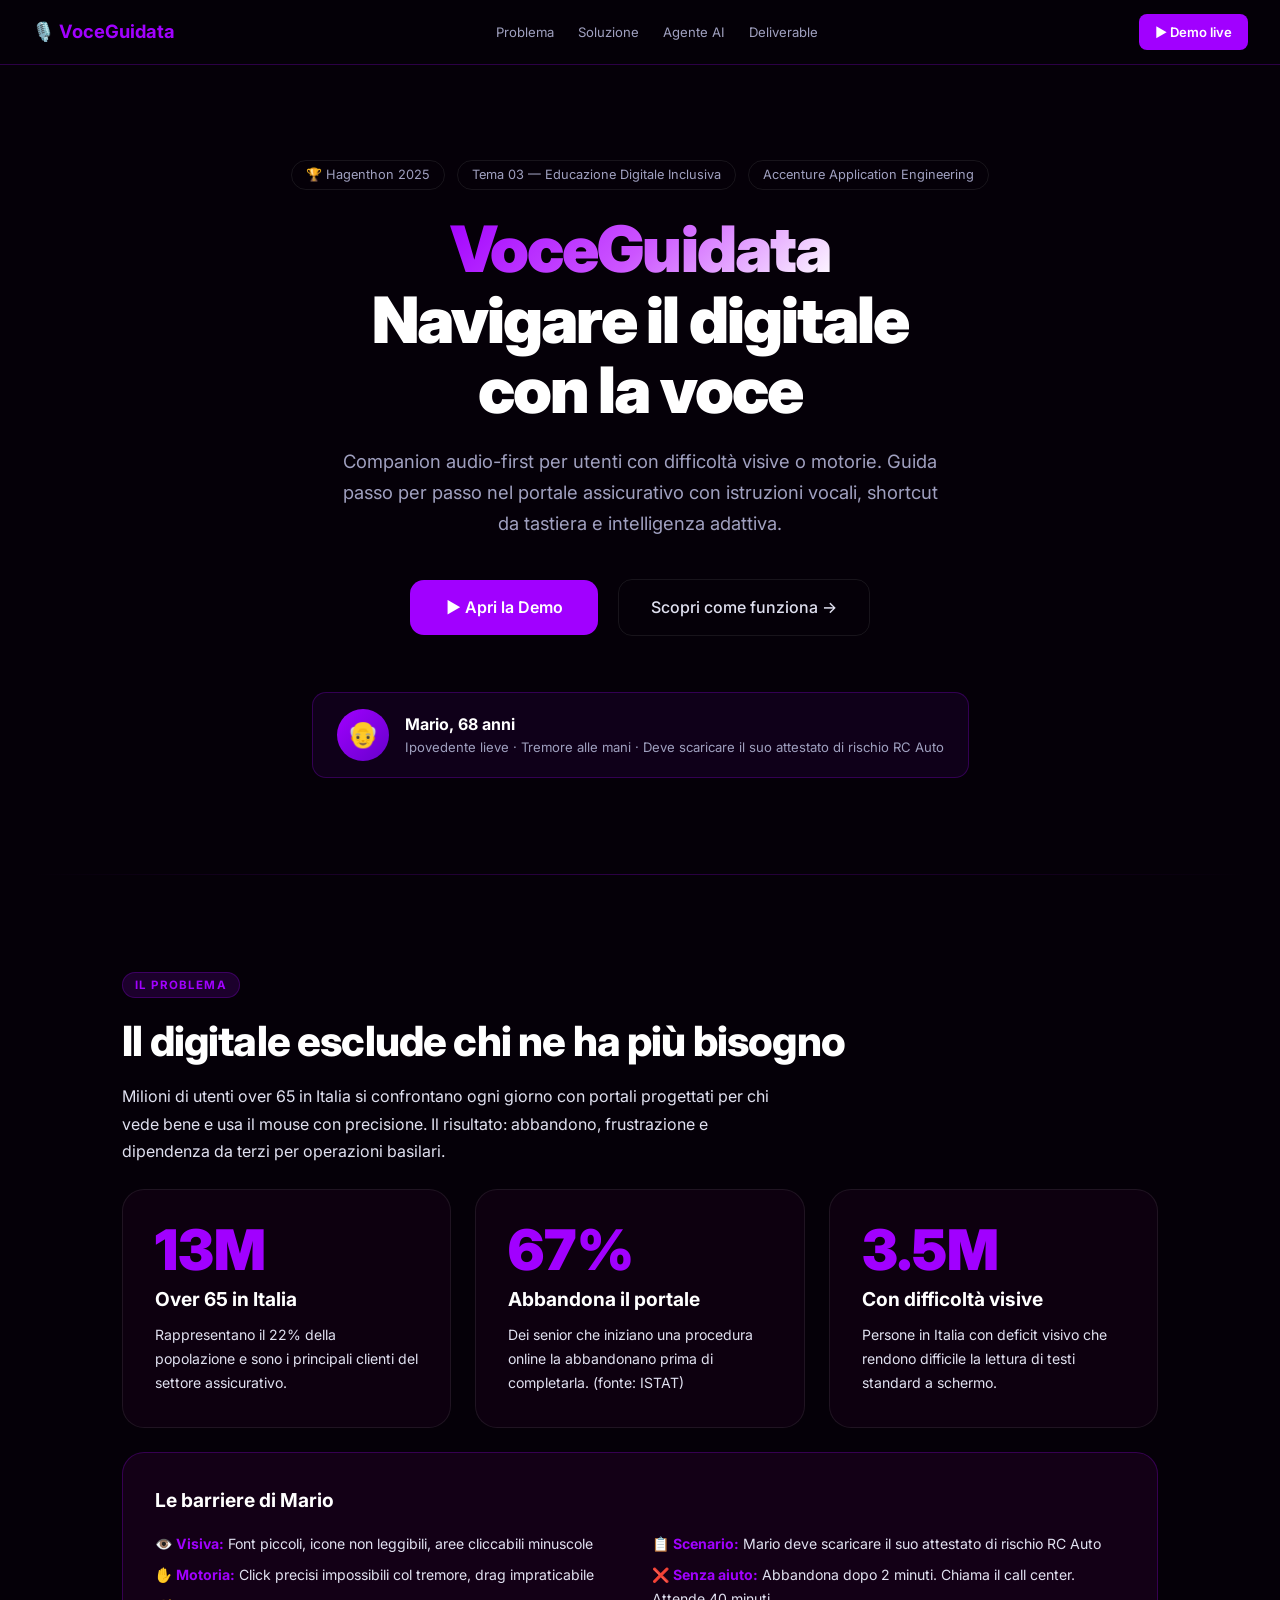
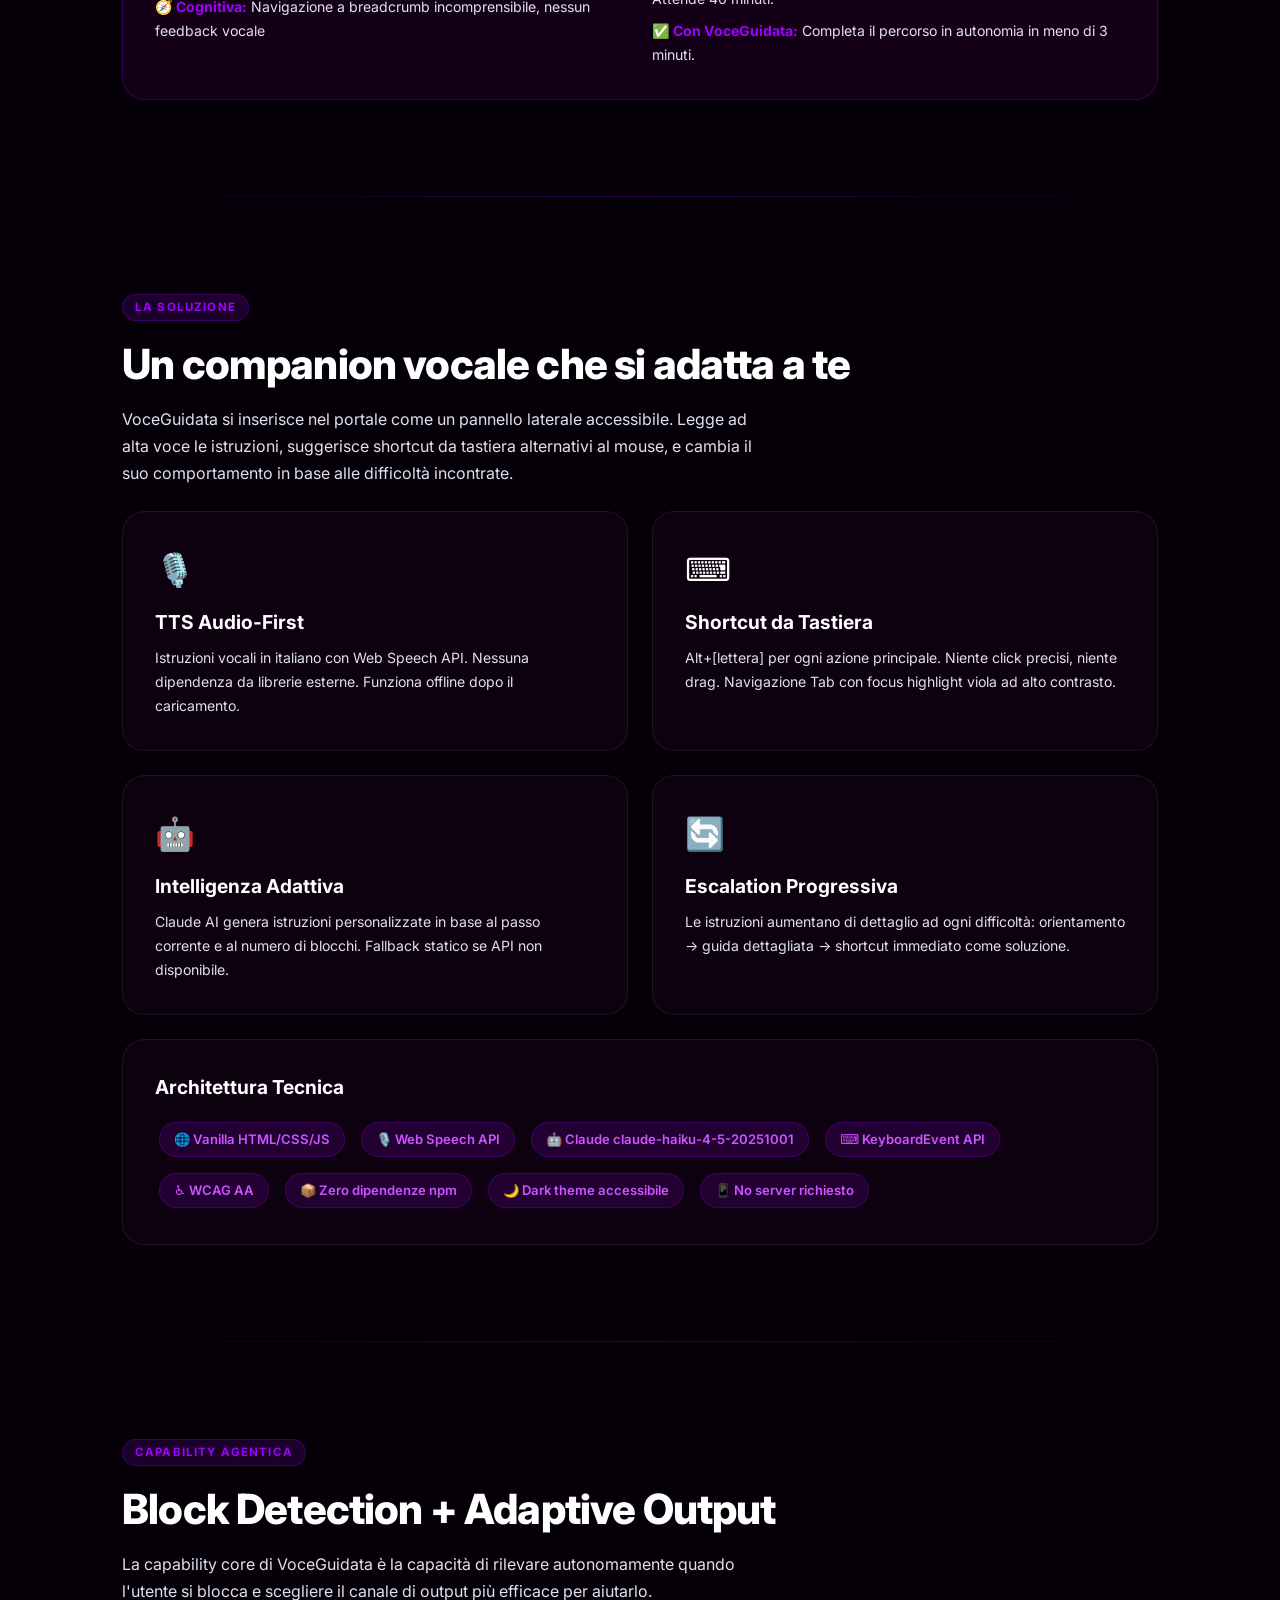
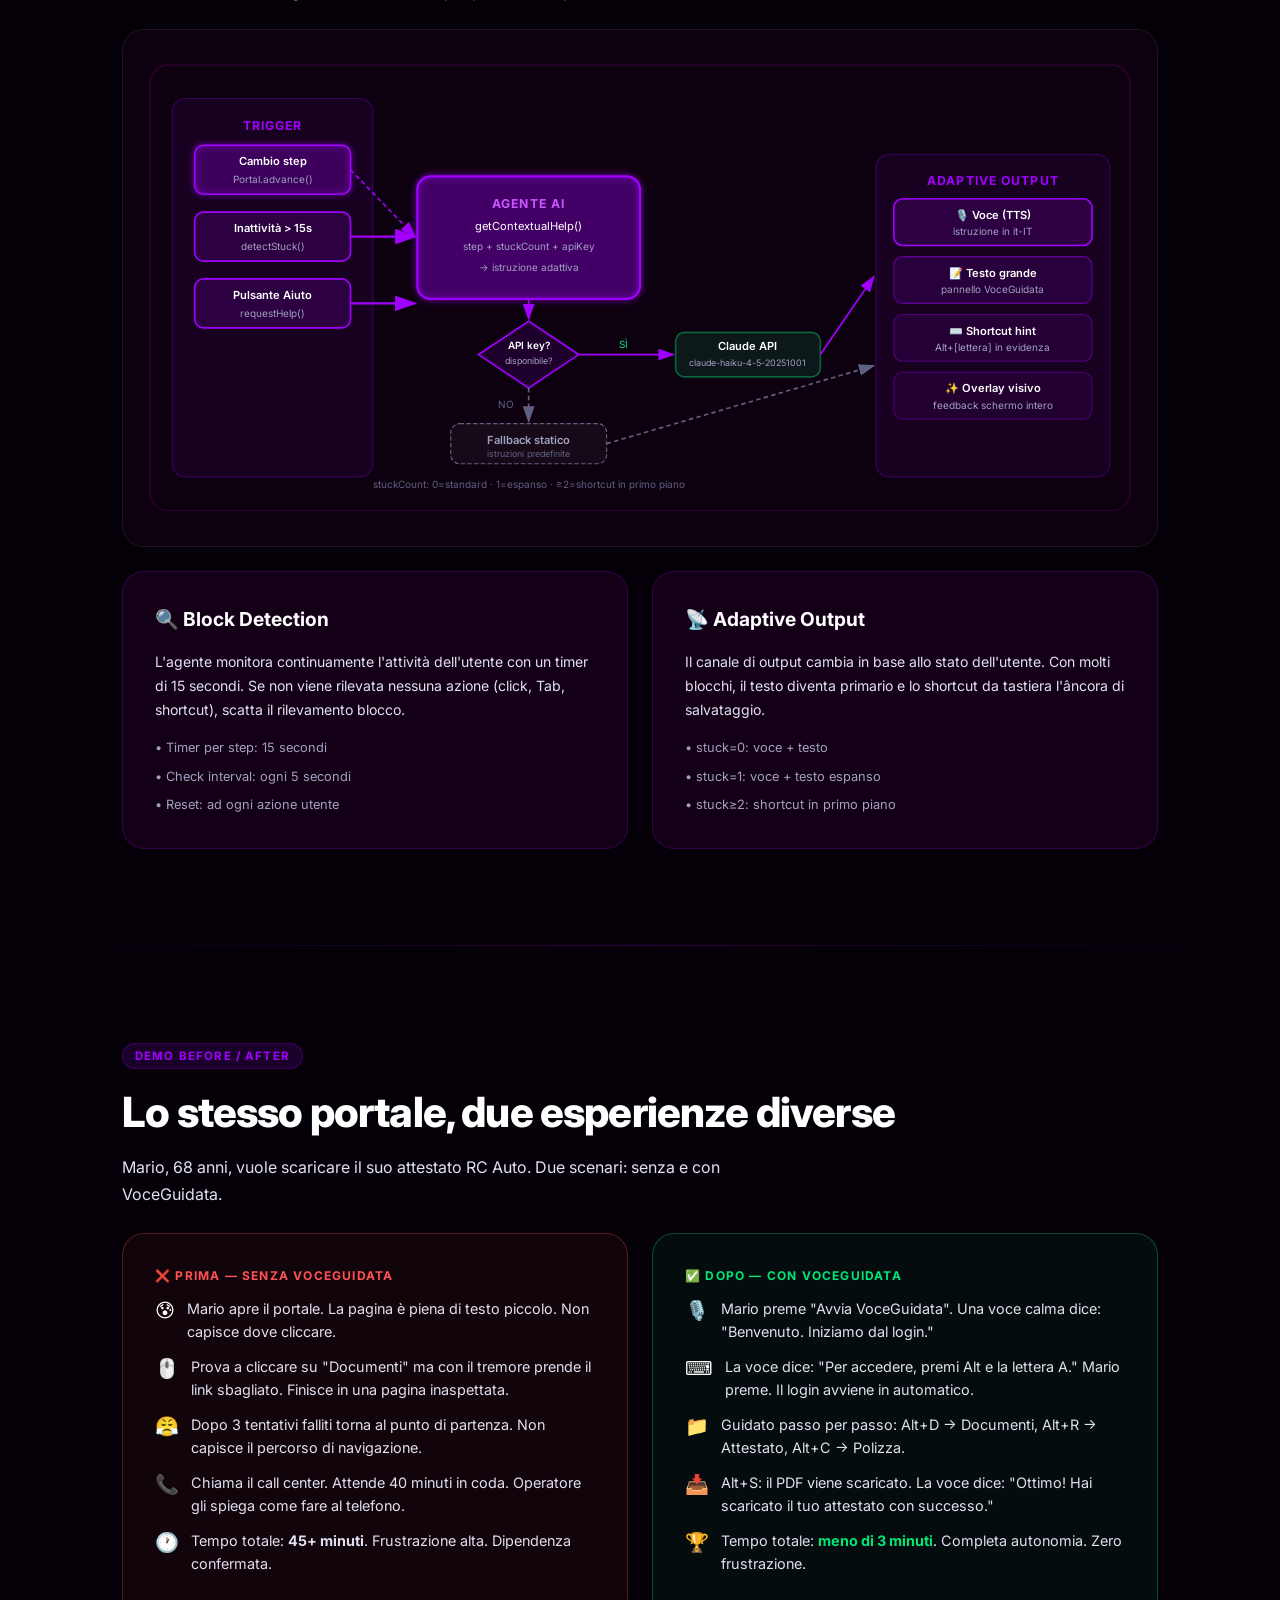
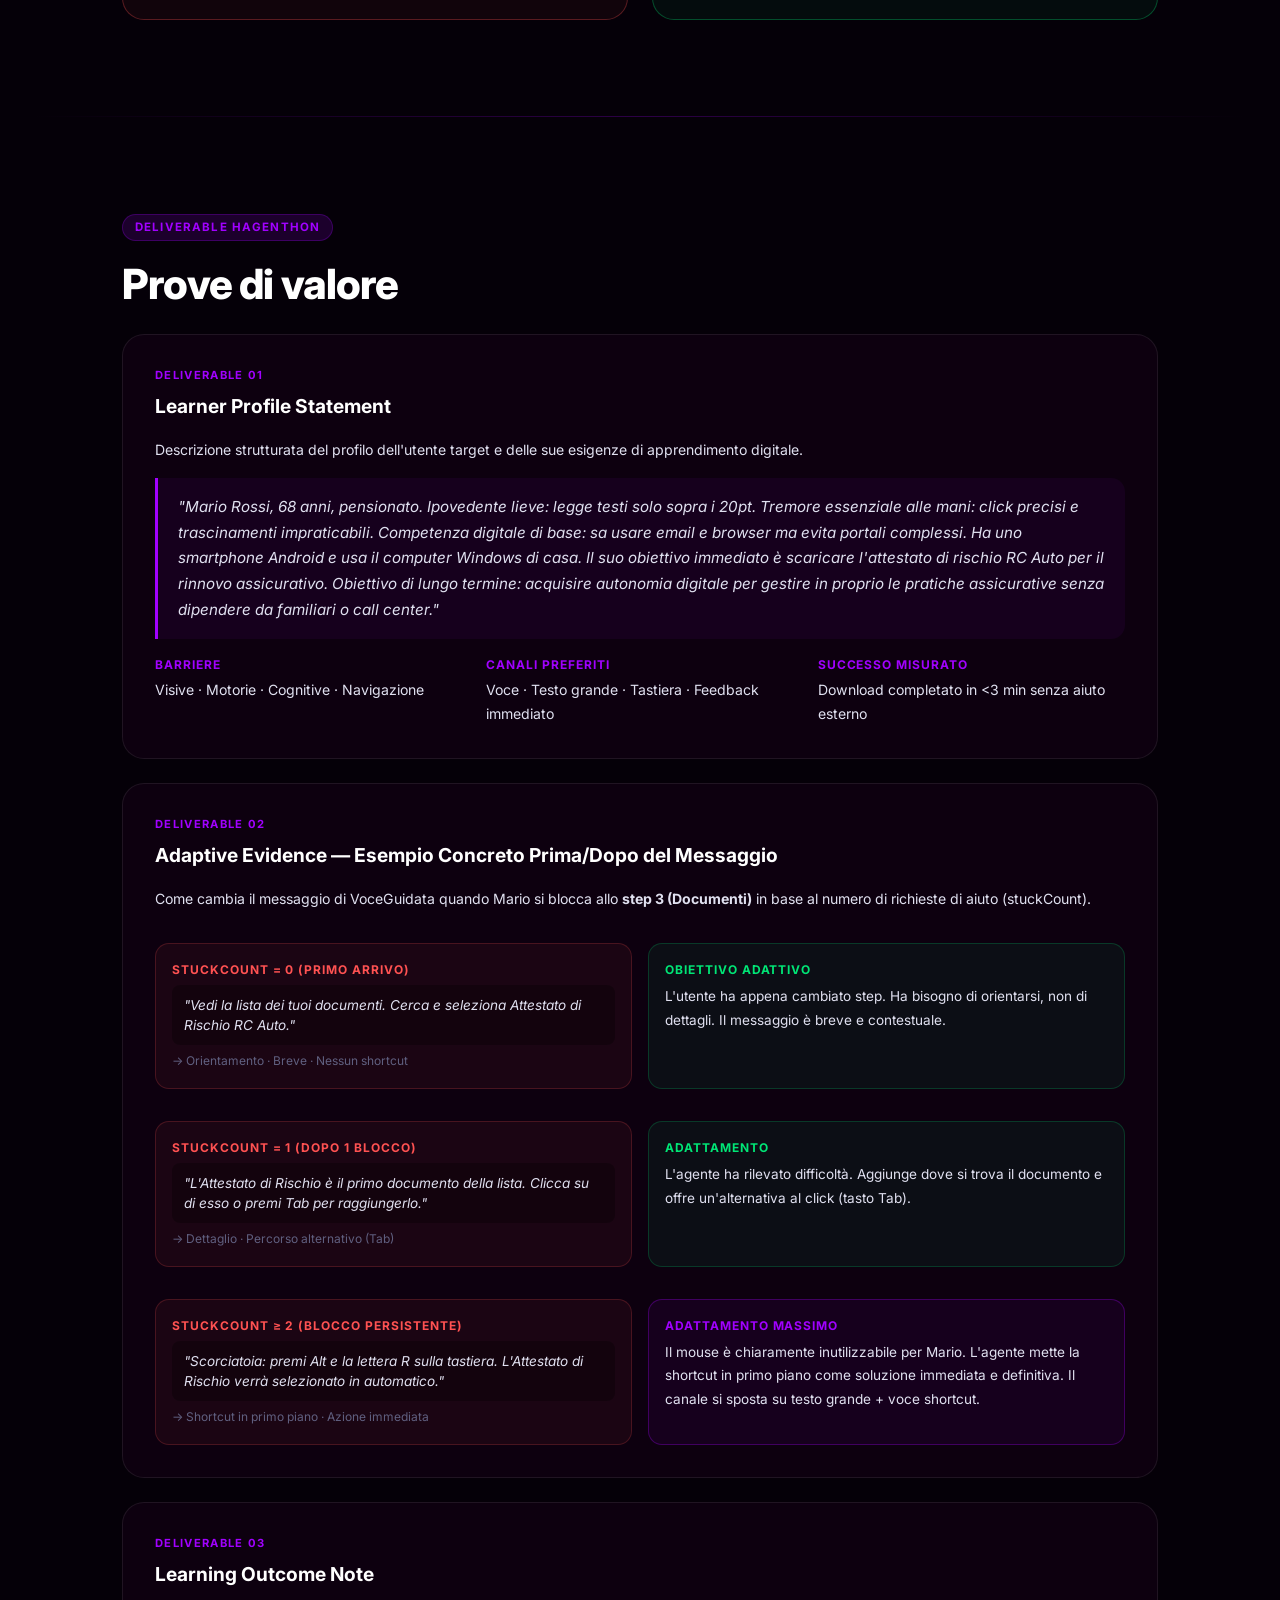
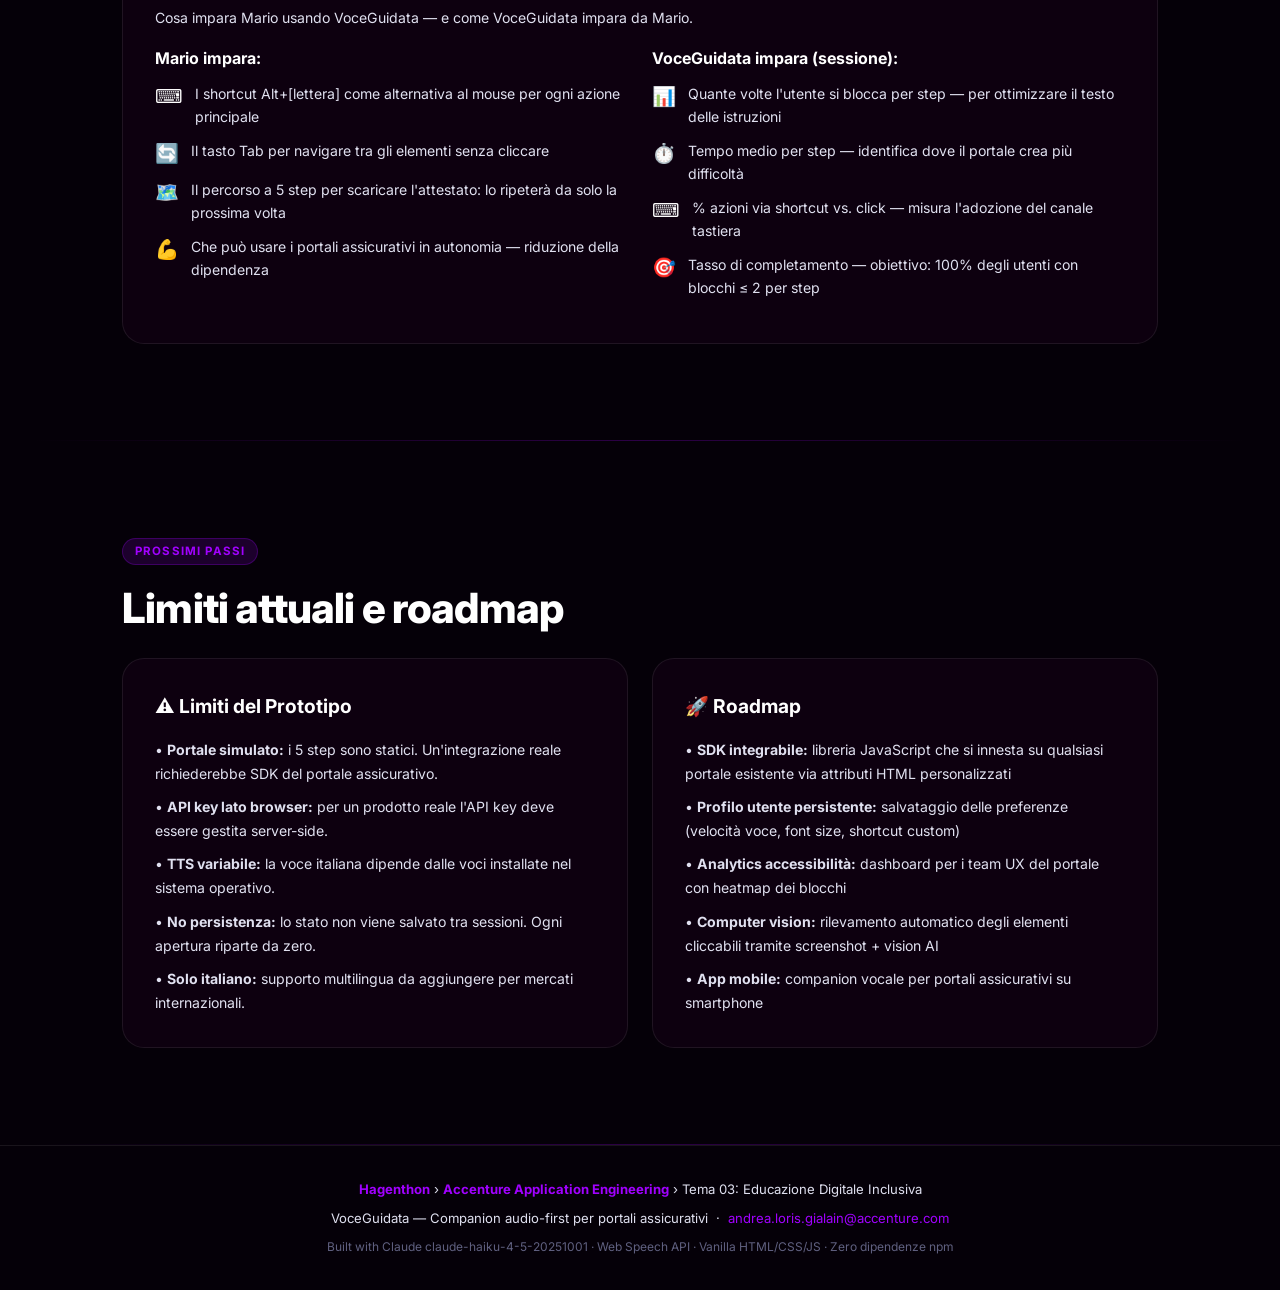
==== presentation/index.html @ e04bcc84 "Initial commit: VoceGuidata prototype Hagenthon — Tema 03: Educazione Digitale Inclusiva Accenture A" ====
<!DOCTYPE html>
<html lang="it">
<head>
  <meta charset="UTF-8">
  <meta name="viewport" content="width=device-width, initial-scale=1.0">
  <title>VoceGuidata — Hagenthon | Accenture Application Engineering</title>
  <meta name="description" content="VoceGuidata: companion audio-first per portali assicurativi. Hagenthon – Accenture Application Engineering – Tema 03.">

  <link rel="preconnect" href="https://fonts.googleapis.com">
  <link rel="preconnect" href="https://fonts.gstatic.com" crossorigin>
  <link href="https://fonts.googleapis.com/css2?family=Inter:wght@300;400;500;600;700;800;900&display=swap" rel="stylesheet">

  <style>
    /* ── CSS Variables ── */
    :root {
      --accent:       #A100FF;
      --accent-light: #CC55FF;
      --accent-dim:   rgba(161, 0, 255, 0.15);
      --accent-glow:  0 0 30px rgba(161, 0, 255, 0.4);
      --bg:           #050008;
      --bg-card:      #0d000f;
      --bg-card2:     #130016;
      --white:        #ffffff;
      --gray-1:       #e0e0f0;
      --gray-2:       #a0a0c0;
      --gray-3:       #606080;
      --success:      #00e676;
      --warn:         #ffab40;
      --border:       rgba(161, 0, 255, 0.25);
      --border-subtle:rgba(255, 255, 255, 0.08);
      --radius:       14px;
      --radius-lg:    22px;
      --font:         'Inter', system-ui, sans-serif;
    }

    /* ── Reset ── */
    *, *::before, *::after { box-sizing: border-box; margin: 0; padding: 0; }

    html { scroll-behavior: smooth; }

    body {
      font-family: var(--font);
      background: var(--bg);
      color: var(--white);
      font-size: 16px;
      line-height: 1.6;
      -webkit-font-smoothing: antialiased;
      overflow-x: hidden;
    }

    /* ── Fade-in animazione sezioni ── */
    @keyframes fadeInUp {
      from { opacity: 0; transform: translateY(28px); }
      to   { opacity: 1; transform: translateY(0); }
    }

    .fade-in {
      opacity: 0;
      animation: fadeInUp 0.7s ease forwards;
    }

    .delay-1 { animation-delay: 0.1s; }
    .delay-2 { animation-delay: 0.2s; }
    .delay-3 { animation-delay: 0.35s; }
    .delay-4 { animation-delay: 0.5s; }

    /* ── Navbar ── */
    nav {
      position: fixed;
      top: 0; left: 0; right: 0;
      z-index: 1000;
      display: flex;
      align-items: center;
      justify-content: space-between;
      padding: 0.9rem 2rem;
      background: rgba(5, 0, 8, 0.85);
      backdrop-filter: blur(12px);
      border-bottom: 1px solid var(--border);
    }

    .nav-brand {
      display: flex;
      align-items: center;
      gap: 0.6rem;
      font-size: 1.15rem;
      font-weight: 700;
      color: var(--accent);
      text-decoration: none;
    }

    .nav-links {
      display: flex;
      gap: 1.5rem;
      list-style: none;
    }

    .nav-links a {
      font-size: 0.82rem;
      color: var(--gray-2);
      text-decoration: none;
      transition: color 0.2s;
    }

    .nav-links a:hover { color: var(--white); }

    .nav-btn {
      padding: 0.45rem 1rem;
      background: var(--accent);
      color: white;
      border: none;
      border-radius: 8px;
      font-family: var(--font);
      font-size: 0.82rem;
      font-weight: 600;
      cursor: pointer;
      text-decoration: none;
      transition: background 0.2s;
    }

    .nav-btn:hover { background: var(--accent-light); }

    /* ── Sections ── */
    section {
      padding: 6rem 2rem;
      max-width: 1100px;
      margin: 0 auto;
    }

    section.full-width {
      max-width: 100%;
      padding-left: 0;
      padding-right: 0;
    }

    /* ── Labels ── */
    .label {
      display: inline-block;
      font-size: 0.72rem;
      font-weight: 700;
      letter-spacing: 0.1em;
      text-transform: uppercase;
      color: var(--accent);
      background: var(--accent-dim);
      border: 1px solid var(--border);
      padding: 3px 12px;
      border-radius: 999px;
      margin-bottom: 1.2rem;
    }

    /* ── Typography ── */
    h1 { font-size: clamp(2.2rem, 5vw, 4rem); font-weight: 900; line-height: 1.1; letter-spacing: -0.03em; }
    h2 { font-size: clamp(1.6rem, 3.5vw, 2.6rem); font-weight: 800; line-height: 1.2; letter-spacing: -0.02em; }
    h3 { font-size: 1.2rem; font-weight: 700; }
    p  { color: var(--gray-1); line-height: 1.7; }

    .gradient-text {
      background: linear-gradient(135deg, var(--accent), var(--accent-light), #ffffff);
      -webkit-background-clip: text;
      -webkit-text-fill-color: transparent;
      background-clip: text;
    }

    /* ── Cards ── */
    .card {
      background: var(--bg-card);
      border: 1px solid var(--border-subtle);
      border-radius: var(--radius-lg);
      padding: 2rem;
      transition: border-color 0.3s, box-shadow 0.3s;
    }

    .card:hover {
      border-color: var(--border);
      box-shadow: var(--accent-glow);
    }

    .card-accent {
      background: var(--bg-card2);
      border-color: var(--border);
    }

    /* ── Grid layouts ── */
    .grid-2 { display: grid; grid-template-columns: 1fr 1fr; gap: 1.5rem; }
    .grid-3 { display: grid; grid-template-columns: repeat(3, 1fr); gap: 1.5rem; }
    .grid-4 { display: grid; grid-template-columns: repeat(4, 1fr); gap: 1.25rem; }

    @media (max-width: 768px) {
      .grid-2, .grid-3, .grid-4 { grid-template-columns: 1fr; }
    }

    /* ── Hero ── */
    #hero {
      padding-top: 10rem;
      padding-bottom: 6rem;
      text-align: center;
    }

    .hero-eyebrow {
      display: flex;
      align-items: center;
      justify-content: center;
      gap: 0.75rem;
      margin-bottom: 1.5rem;
      flex-wrap: wrap;
    }

    .hero-badge {
      display: inline-flex;
      align-items: center;
      gap: 6px;
      font-size: 0.8rem;
      color: var(--gray-2);
      border: 1px solid var(--border-subtle);
      padding: 4px 14px;
      border-radius: 999px;
    }

    .hero-title { margin-bottom: 1.25rem; }

    .hero-sub {
      font-size: 1.15rem;
      color: var(--gray-2);
      max-width: 620px;
      margin: 0 auto 2.5rem;
    }

    .hero-cta {
      display: inline-flex;
      align-items: center;
      gap: 0.5rem;
      padding: 0.9rem 2.2rem;
      background: var(--accent);
      color: white;
      border-radius: var(--radius);
      font-size: 1rem;
      font-weight: 600;
      text-decoration: none;
      transition: background 0.2s, transform 0.2s, box-shadow 0.2s;
    }

    .hero-cta:hover {
      background: var(--accent-light);
      transform: translateY(-2px);
      box-shadow: var(--accent-glow);
    }

    .hero-secondary {
      display: inline-flex;
      align-items: center;
      gap: 0.5rem;
      padding: 0.9rem 2rem;
      background: transparent;
      color: var(--gray-1);
      border: 1px solid var(--border-subtle);
      border-radius: var(--radius);
      font-size: 1rem;
      font-weight: 500;
      text-decoration: none;
      margin-left: 1rem;
      transition: border-color 0.2s;
    }

    .hero-secondary:hover { border-color: var(--border); }

    .hero-persona {
      margin-top: 3.5rem;
      display: inline-flex;
      align-items: center;
      gap: 1rem;
      background: rgba(161,0,255,0.07);
      border: 1px solid var(--border);
      border-radius: var(--radius);
      padding: 1rem 1.5rem;
      text-align: left;
    }

    .persona-avatar {
      width: 52px;
      height: 52px;
      background: linear-gradient(135deg, var(--accent), #6600cc);
      border-radius: 50%;
      display: flex;
      align-items: center;
      justify-content: center;
      font-size: 1.6rem;
      flex-shrink: 0;
    }

    .persona-name { font-weight: 700; font-size: 1rem; }
    .persona-desc { font-size: 0.82rem; color: var(--gray-2); }

    /* ── Divider ── */
    .section-divider {
      height: 1px;
      background: linear-gradient(90deg, transparent, var(--border), transparent);
      margin: 0 2rem;
    }

    /* ── Numero highlight ── */
    .big-num {
      font-size: 3.5rem;
      font-weight: 900;
      color: var(--accent);
      line-height: 1;
      margin-bottom: 0.4rem;
    }

    /* ── Before/After ── */
    .ba-grid {
      display: grid;
      grid-template-columns: 1fr 1fr;
      gap: 1.5rem;
    }

    .ba-before {
      border-color: rgba(255, 82, 82, 0.3);
      background: rgba(255, 82, 82, 0.05);
    }

    .ba-after {
      border-color: rgba(0, 230, 118, 0.3);
      background: rgba(0, 230, 118, 0.05);
    }

    .ba-label {
      font-size: 0.75rem;
      font-weight: 700;
      text-transform: uppercase;
      letter-spacing: 0.1em;
      margin-bottom: 0.75rem;
    }

    .ba-before .ba-label { color: #ff5252; }
    .ba-after  .ba-label { color: var(--success); }

    .ba-step {
      display: flex;
      align-items: flex-start;
      gap: 0.75rem;
      margin-bottom: 0.75rem;
    }

    .ba-icon {
      font-size: 1.2rem;
      line-height: 1.4;
      flex-shrink: 0;
    }

    .ba-text { font-size: 0.9rem; color: var(--gray-1); }

    @media (max-width: 640px) {
      .ba-grid { grid-template-columns: 1fr; }
    }

    /* ── Deliverables ── */
    .deliverable-num {
      font-size: 0.7rem;
      font-weight: 700;
      text-transform: uppercase;
      letter-spacing: 0.12em;
      color: var(--accent);
      margin-bottom: 0.4rem;
    }

    .quote-box {
      background: rgba(161,0,255,0.06);
      border-left: 3px solid var(--accent);
      border-radius: 0 var(--radius) var(--radius) 0;
      padding: 1rem 1.25rem;
      margin: 1rem 0;
    }

    .quote-box p { font-size: 0.95rem; font-style: italic; color: var(--gray-1); }

    .evidence-grid {
      display: grid;
      grid-template-columns: 1fr 1fr;
      gap: 1rem;
      margin-top: 1rem;
    }

    .evidence-before, .evidence-after {
      padding: 1rem;
      border-radius: var(--radius);
      font-size: 0.88rem;
    }

    .evidence-before {
      background: rgba(255, 82, 82, 0.06);
      border: 1px solid rgba(255, 82, 82, 0.2);
    }

    .evidence-after {
      background: rgba(0, 230, 118, 0.06);
      border: 1px solid rgba(0, 230, 118, 0.2);
    }

    .ev-label {
      font-weight: 700;
      font-size: 0.75rem;
      text-transform: uppercase;
      letter-spacing: 0.08em;
      margin-bottom: 0.4rem;
    }

    .evidence-before .ev-label { color: #ff5252; }
    .evidence-after  .ev-label { color: var(--success); }

    .ev-msg {
      background: rgba(0,0,0,0.3);
      border-radius: 8px;
      padding: 0.6rem 0.75rem;
      color: var(--gray-1);
      font-size: 0.85rem;
      line-height: 1.5;
      font-style: italic;
    }

    @media (max-width: 640px) {
      .evidence-grid { grid-template-columns: 1fr; }
    }

    /* ── Skill chips ── */
    .skill-chip {
      display: inline-flex;
      align-items: center;
      gap: 6px;
      padding: 6px 14px;
      background: var(--accent-dim);
      border: 1px solid var(--border);
      border-radius: 999px;
      font-size: 0.82rem;
      font-weight: 600;
      color: var(--accent-light);
      margin: 4px;
    }

    /* ── Footer ── */
    footer {
      border-top: 1px solid var(--border-subtle);
      padding: 2rem;
      text-align: center;
      color: var(--gray-3);
      font-size: 0.82rem;
    }

    footer strong { color: var(--accent); }

    /* ── Utilities ── */
    .mt-1 { margin-top: 0.5rem; }
    .mt-2 { margin-top: 1rem; }
    .mt-3 { margin-top: 1.5rem; }
    .mb-1 { margin-bottom: 0.5rem; }
    .mb-2 { margin-bottom: 1rem; }
    .text-accent { color: var(--accent); }
    .text-success { color: var(--success); }
    .text-muted { color: var(--gray-3); }
    .text-sm { font-size: 0.88rem; }
  </style>
</head>
<body>

  <!-- ════════════════════════════════════════════
       NAVBAR
  ════════════════════════════════════════════ -->
  <nav>
    <a href="#hero" class="nav-brand">🎙️ VoceGuidata</a>
    <ul class="nav-links">
      <li><a href="#problema">Problema</a></li>
      <li><a href="#soluzione">Soluzione</a></li>
      <li><a href="#agentica">Agente AI</a></li>
      <li><a href="#deliverables">Deliverable</a></li>
    </ul>
    <a href="../app/index.html" class="nav-btn" target="_blank">▶ Demo live</a>
  </nav>

  <!-- ════════════════════════════════════════════
       1. HERO
  ════════════════════════════════════════════ -->
  <section id="hero" class="full-width" style="max-width:1100px;margin:0 auto;text-align:center;">
    <div class="fade-in">
      <div class="hero-eyebrow">
        <span class="hero-badge">🏆 Hagenthon 2025</span>
        <span class="hero-badge">Tema 03 — Educazione Digitale Inclusiva</span>
        <span class="hero-badge">Accenture Application Engineering</span>
      </div>

      <h1 class="hero-title">
        <span class="gradient-text">VoceGuidata</span><br>
        Navigare il digitale<br>con la voce
      </h1>

      <p class="hero-sub">
        Companion audio-first per utenti con difficoltà visive o motorie.
        Guida passo per passo nel portale assicurativo con istruzioni vocali,
        shortcut da tastiera e intelligenza adattiva.
      </p>

      <div>
        <a href="../app/index.html" class="hero-cta" target="_blank">▶ Apri la Demo</a>
        <a href="#soluzione" class="hero-secondary">Scopri come funziona →</a>
      </div>

      <div class="fade-in delay-2" style="display:flex;justify-content:center;">
        <div class="hero-persona">
          <div class="persona-avatar">👴</div>
          <div>
            <div class="persona-name">Mario, 68 anni</div>
            <div class="persona-desc">Ipovedente lieve · Tremore alle mani · Deve scaricare il suo attestato di rischio RC Auto</div>
          </div>
        </div>
      </div>
    </div>
  </section>

  <div class="section-divider"></div>

  <!-- ════════════════════════════════════════════
       2. IL PROBLEMA
  ════════════════════════════════════════════ -->
  <section id="problema">
    <div class="label">Il Problema</div>
    <h2>Il digitale esclude chi ne ha più bisogno</h2>
    <p class="mt-2" style="max-width:650px;">
      Milioni di utenti over 65 in Italia si confrontano ogni giorno con portali progettati
      per chi vede bene e usa il mouse con precisione. Il risultato: abbandono, frustrazione
      e dipendenza da terzi per operazioni basilari.
    </p>

    <div class="grid-3 mt-3">
      <div class="card fade-in delay-1">
        <div class="big-num">13M</div>
        <h3 class="mb-1">Over 65 in Italia</h3>
        <p class="text-sm">Rappresentano il 22% della popolazione e sono i principali clienti del settore assicurativo.</p>
      </div>
      <div class="card fade-in delay-2">
        <div class="big-num">67%</div>
        <h3 class="mb-1">Abbandona il portale</h3>
        <p class="text-sm">Dei senior che iniziano una procedura online la abbandonano prima di completarla. (fonte: ISTAT)</p>
      </div>
      <div class="card fade-in delay-3">
        <div class="big-num">3.5M</div>
        <h3 class="mb-1">Con difficoltà visive</h3>
        <p class="text-sm">Persone in Italia con deficit visivo che rendono difficile la lettura di testi standard a schermo.</p>
      </div>
    </div>

    <div class="card card-accent mt-3 fade-in delay-2">
      <h3 class="mb-2">Le barriere di Mario</h3>
      <div class="grid-2">
        <div>
          <p class="text-sm mb-1"><strong class="text-accent">👁️ Visiva:</strong> Font piccoli, icone non leggibili, aree cliccabili minuscole</p>
          <p class="text-sm mb-1"><strong class="text-accent">✋ Motoria:</strong> Click precisi impossibili col tremore, drag impraticabile</p>
          <p class="text-sm"><strong class="text-accent">🧭 Cognitiva:</strong> Navigazione a breadcrumb incomprensibile, nessun feedback vocale</p>
        </div>
        <div>
          <p class="text-sm mb-1"><strong class="text-accent">📋 Scenario:</strong> Mario deve scaricare il suo attestato di rischio RC Auto</p>
          <p class="text-sm mb-1"><strong class="text-accent">❌ Senza aiuto:</strong> Abbandona dopo 2 minuti. Chiama il call center. Attende 40 minuti.</p>
          <p class="text-sm"><strong class="text-accent">✅ Con VoceGuidata:</strong> Completa il percorso in autonomia in meno di 3 minuti.</p>
        </div>
      </div>
    </div>
  </section>

  <div class="section-divider"></div>

  <!-- ════════════════════════════════════════════
       3. LA SOLUZIONE
  ════════════════════════════════════════════ -->
  <section id="soluzione">
    <div class="label">La Soluzione</div>
    <h2>Un companion vocale che si adatta a te</h2>
    <p class="mt-2" style="max-width:650px;">
      VoceGuidata si inserisce nel portale come un pannello laterale accessibile.
      Legge ad alta voce le istruzioni, suggerisce shortcut da tastiera alternativi al mouse,
      e cambia il suo comportamento in base alle difficoltà incontrate.
    </p>

    <div class="grid-2 mt-3">
      <div class="card fade-in delay-1">
        <div style="font-size:2rem;margin-bottom:0.75rem;">🎙️</div>
        <h3 class="mb-1">TTS Audio-First</h3>
        <p class="text-sm">Istruzioni vocali in italiano con Web Speech API. Nessuna dipendenza da librerie esterne. Funziona offline dopo il caricamento.</p>
      </div>
      <div class="card fade-in delay-2">
        <div style="font-size:2rem;margin-bottom:0.75rem;">⌨️</div>
        <h3 class="mb-1">Shortcut da Tastiera</h3>
        <p class="text-sm">Alt+[lettera] per ogni azione principale. Niente click precisi, niente drag. Navigazione Tab con focus highlight viola ad alto contrasto.</p>
      </div>
      <div class="card fade-in delay-3">
        <div style="font-size:2rem;margin-bottom:0.75rem;">🤖</div>
        <h3 class="mb-1">Intelligenza Adattiva</h3>
        <p class="text-sm">Claude AI genera istruzioni personalizzate in base al passo corrente e al numero di blocchi. Fallback statico se API non disponibile.</p>
      </div>
      <div class="card fade-in delay-4">
        <div style="font-size:2rem;margin-bottom:0.75rem;">🔄</div>
        <h3 class="mb-1">Escalation Progressiva</h3>
        <p class="text-sm">Le istruzioni aumentano di dettaglio ad ogni difficoltà: orientamento → guida dettagliata → shortcut immediato come soluzione.</p>
      </div>
    </div>

    <div class="card mt-3 fade-in delay-2">
      <h3 class="mb-2">Architettura Tecnica</h3>
      <div style="display:flex;flex-wrap:wrap;gap:0.5rem;">
        <span class="skill-chip">🌐 Vanilla HTML/CSS/JS</span>
        <span class="skill-chip">🎙️ Web Speech API</span>
        <span class="skill-chip">🤖 Claude claude-haiku-4-5-20251001</span>
        <span class="skill-chip">⌨️ KeyboardEvent API</span>
        <span class="skill-chip">♿ WCAG AA</span>
        <span class="skill-chip">📦 Zero dipendenze npm</span>
        <span class="skill-chip">🌙 Dark theme accessibile</span>
        <span class="skill-chip">📱 No server richiesto</span>
      </div>
    </div>
  </section>

  <div class="section-divider"></div>

  <!-- ════════════════════════════════════════════
       4. CAPABILITY AGENTICA — con SVG diagram
  ════════════════════════════════════════════ -->
  <section id="agentica">
    <div class="label">Capability Agentica</div>
    <h2>Block Detection + Adaptive Output</h2>
    <p class="mt-2" style="max-width:650px;">
      La capability core di VoceGuidata è la capacità di rilevare autonomamente quando
      l'utente si blocca e scegliere il canale di output più efficace per aiutarlo.
    </p>

    <!-- SVG Diagramma flusso agentico -->
    <div class="card mt-3" style="padding:1.5rem 1rem;">
      <svg viewBox="0 0 900 420" xmlns="http://www.w3.org/2000/svg"
           style="width:100%;height:auto;display:block;" aria-label="Diagramma flusso agentico VoceGuidata">
        <defs>
          <marker id="arrow" markerWidth="10" markerHeight="7" refX="9" refY="3.5" orient="auto">
            <polygon points="0 0, 10 3.5, 0 7" fill="#A100FF"/>
          </marker>
          <marker id="arrow-gray" markerWidth="10" markerHeight="7" refX="9" refY="3.5" orient="auto">
            <polygon points="0 0, 10 3.5, 0 7" fill="#606080"/>
          </marker>
          <filter id="glow">
            <feGaussianBlur stdDeviation="3" result="coloredBlur"/>
            <feMerge><feMergeNode in="coloredBlur"/><feMergeNode in="SourceGraphic"/></feMerge>
          </filter>
        </defs>

        <!-- Background panels -->
        <rect x="10" y="10" width="880" height="400" rx="16" fill="#0d000f" stroke="#2a002a" stroke-width="1.5"/>

        <!-- TRIGGER BOX -->
        <rect x="30" y="40" width="180" height="340" rx="12" fill="rgba(161,0,255,0.07)" stroke="rgba(161,0,255,0.3)" stroke-width="1"/>
        <text x="120" y="68" text-anchor="middle" fill="#A100FF" font-family="Inter,sans-serif" font-size="11" font-weight="700" letter-spacing="1">TRIGGER</text>

        <rect x="50" y="82" width="140" height="44" rx="8" fill="rgba(161,0,255,0.15)" stroke="#A100FF" stroke-width="1.5" filter="url(#glow)"/>
        <text x="120" y="100" text-anchor="middle" fill="white" font-family="Inter,sans-serif" font-size="10" font-weight="600">Cambio step</text>
        <text x="120" y="116" text-anchor="middle" fill="#a0a0c0" font-family="Inter,sans-serif" font-size="9">Portal.advance()</text>

        <rect x="50" y="142" width="140" height="44" rx="8" fill="rgba(161,0,255,0.15)" stroke="#A100FF" stroke-width="1.5"/>
        <text x="120" y="160" text-anchor="middle" fill="white" font-family="Inter,sans-serif" font-size="10" font-weight="600">Inattività > 15s</text>
        <text x="120" y="176" text-anchor="middle" fill="#a0a0c0" font-family="Inter,sans-serif" font-size="9">detectStuck()</text>

        <rect x="50" y="202" width="140" height="44" rx="8" fill="rgba(161,0,255,0.15)" stroke="#A100FF" stroke-width="1.5"/>
        <text x="120" y="220" text-anchor="middle" fill="white" font-family="Inter,sans-serif" font-size="10" font-weight="600">Pulsante Aiuto</text>
        <text x="120" y="236" text-anchor="middle" fill="#a0a0c0" font-family="Inter,sans-serif" font-size="9">requestHelp()</text>

        <!-- Arrow from triggers to agent -->
        <line x1="190" y1="164" x2="248" y2="164" stroke="#A100FF" stroke-width="2" marker-end="url(#arrow)"/>
        <line x1="190" y1="224" x2="248" y2="224" stroke="#A100FF" stroke-width="2" marker-end="url(#arrow)"/>
        <line x1="190" y1="104" x2="248" y2="164" stroke="#A100FF" stroke-width="1.5" stroke-dasharray="4 3" marker-end="url(#arrow)"/>

        <!-- AGENT CORE BOX -->
        <rect x="250" y="110" width="200" height="110" rx="12" fill="rgba(161,0,255,0.2)" stroke="#A100FF" stroke-width="2" filter="url(#glow)"/>
        <text x="350" y="138" text-anchor="middle" fill="#CC55FF" font-family="Inter,sans-serif" font-size="11" font-weight="700" letter-spacing="1">AGENTE AI</text>
        <text x="350" y="158" text-anchor="middle" fill="white" font-family="Inter,sans-serif" font-size="10">getContextualHelp()</text>
        <text x="350" y="176" text-anchor="middle" fill="#a0a0c0" font-family="Inter,sans-serif" font-size="9">step + stuckCount + apiKey</text>
        <text x="350" y="195" text-anchor="middle" fill="#a0a0c0" font-family="Inter,sans-serif" font-size="9">→ istruzione adattiva</text>

        <!-- Decision diamond (API key?) -->
        <polygon points="350,240 395,270 350,300 305,270" fill="rgba(161,0,255,0.12)" stroke="#A100FF" stroke-width="1.5"/>
        <text x="350" y="265" text-anchor="middle" fill="white" font-family="Inter,sans-serif" font-size="9" font-weight="600">API key?</text>
        <text x="350" y="278" text-anchor="middle" fill="#a0a0c0" font-family="Inter,sans-serif" font-size="8">disponibile?</text>

        <!-- Arrow from core to diamond -->
        <line x1="350" y1="220" x2="350" y2="238" stroke="#A100FF" stroke-width="1.5" marker-end="url(#arrow)"/>

        <!-- Claude API path (YES) -->
        <line x1="395" y1="270" x2="480" y2="270" stroke="#A100FF" stroke-width="1.5" marker-end="url(#arrow)"/>
        <text x="435" y="264" text-anchor="middle" fill="#00e676" font-family="Inter,sans-serif" font-size="9">SÌ</text>
        <rect x="482" y="250" width="130" height="40" rx="8" fill="rgba(0,230,118,0.1)" stroke="rgba(0,230,118,0.4)" stroke-width="1.5"/>
        <text x="547" y="266" text-anchor="middle" fill="white" font-family="Inter,sans-serif" font-size="10" font-weight="600">Claude API</text>
        <text x="547" y="280" text-anchor="middle" fill="#a0a0c0" font-family="Inter,sans-serif" font-size="8">claude-haiku-4-5-20251001</text>

        <!-- Static fallback path (NO) -->
        <line x1="350" y1="300" x2="350" y2="330" stroke="#606080" stroke-width="1.5" stroke-dasharray="4 3" marker-end="url(#arrow-gray)"/>
        <text x="330" y="318" text-anchor="middle" fill="#606080" font-family="Inter,sans-serif" font-size="9">NO</text>
        <rect x="280" y="332" width="140" height="36" rx="8" fill="rgba(255,255,255,0.04)" stroke="#606080" stroke-width="1" stroke-dasharray="4 2"/>
        <text x="350" y="350" text-anchor="middle" fill="#a0a0c0" font-family="Inter,sans-serif" font-size="10" font-weight="600">Fallback statico</text>
        <text x="350" y="362" text-anchor="middle" fill="#606080" font-family="Inter,sans-serif" font-size="8">istruzioni predefinite</text>

        <!-- Both converge to OUTPUT -->
        <line x1="612" y1="270" x2="660" y2="200" stroke="#A100FF" stroke-width="1.5" marker-end="url(#arrow)"/>
        <line x1="420" y1="350" x2="660" y2="280" stroke="#606080" stroke-width="1.5" stroke-dasharray="4 3" marker-end="url(#arrow-gray)"/>

        <!-- OUTPUT BOX -->
        <rect x="662" y="90" width="210" height="290" rx="12" fill="rgba(161,0,255,0.07)" stroke="rgba(161,0,255,0.3)" stroke-width="1"/>
        <text x="767" y="118" text-anchor="middle" fill="#A100FF" font-family="Inter,sans-serif" font-size="11" font-weight="700" letter-spacing="1">ADAPTIVE OUTPUT</text>

        <rect x="678" y="130" width="178" height="42" rx="8" fill="rgba(161,0,255,0.15)" stroke="#A100FF" stroke-width="1.5"/>
        <text x="767" y="148" text-anchor="middle" fill="white" font-family="Inter,sans-serif" font-size="10" font-weight="600">🎙️ Voce (TTS)</text>
        <text x="767" y="163" text-anchor="middle" fill="#a0a0c0" font-family="Inter,sans-serif" font-size="9">istruzione in it-IT</text>

        <rect x="678" y="182" width="178" height="42" rx="8" fill="rgba(161,0,255,0.12)" stroke="rgba(161,0,255,0.5)" stroke-width="1"/>
        <text x="767" y="200" text-anchor="middle" fill="white" font-family="Inter,sans-serif" font-size="10" font-weight="600">📝 Testo grande</text>
        <text x="767" y="215" text-anchor="middle" fill="#a0a0c0" font-family="Inter,sans-serif" font-size="9">pannello VoceGuidata</text>

        <rect x="678" y="234" width="178" height="42" rx="8" fill="rgba(161,0,255,0.1)" stroke="rgba(161,0,255,0.4)" stroke-width="1"/>
        <text x="767" y="252" text-anchor="middle" fill="white" font-family="Inter,sans-serif" font-size="10" font-weight="600">⌨️ Shortcut hint</text>
        <text x="767" y="267" text-anchor="middle" fill="#a0a0c0" font-family="Inter,sans-serif" font-size="9">Alt+[lettera] in evidenza</text>

        <rect x="678" y="286" width="178" height="42" rx="8" fill="rgba(161,0,255,0.08)" stroke="rgba(161,0,255,0.3)" stroke-width="1"/>
        <text x="767" y="304" text-anchor="middle" fill="white" font-family="Inter,sans-serif" font-size="10" font-weight="600">✨ Overlay visivo</text>
        <text x="767" y="319" text-anchor="middle" fill="#a0a0c0" font-family="Inter,sans-serif" font-size="9">feedback schermo intero</text>

        <!-- stuckCount label -->
        <text x="350" y="390" text-anchor="middle" fill="#606080" font-family="Inter,sans-serif" font-size="9">stuckCount: 0=standard · 1=espanso · ≥2=shortcut in primo piano</text>
      </svg>
    </div>

    <div class="grid-2 mt-3">
      <div class="card card-accent fade-in delay-1">
        <h3 class="mb-2">🔍 Block Detection</h3>
        <p class="text-sm mb-2">L'agente monitora continuamente l'attività dell'utente con un timer di 15 secondi. Se non viene rilevata nessuna azione (click, Tab, shortcut), scatta il rilevamento blocco.</p>
        <div style="display:flex;flex-direction:column;gap:0.5rem;">
          <div style="font-size:0.8rem;color:var(--gray-2);">• Timer per step: 15 secondi</div>
          <div style="font-size:0.8rem;color:var(--gray-2);">• Check interval: ogni 5 secondi</div>
          <div style="font-size:0.8rem;color:var(--gray-2);">• Reset: ad ogni azione utente</div>
        </div>
      </div>
      <div class="card card-accent fade-in delay-2">
        <h3 class="mb-2">📡 Adaptive Output</h3>
        <p class="text-sm mb-2">Il canale di output cambia in base allo stato dell'utente. Con molti blocchi, il testo diventa primario e lo shortcut da tastiera l'âncora di salvataggio.</p>
        <div style="display:flex;flex-direction:column;gap:0.5rem;">
          <div style="font-size:0.8rem;color:var(--gray-2);">• stuck=0: voce + testo</div>
          <div style="font-size:0.8rem;color:var(--gray-2);">• stuck=1: voce + testo espanso</div>
          <div style="font-size:0.8rem;color:var(--gray-2);">• stuck≥2: shortcut in primo piano</div>
        </div>
      </div>
    </div>
  </section>

  <div class="section-divider"></div>

  <!-- ════════════════════════════════════════════
       5. BEFORE / AFTER
  ════════════════════════════════════════════ -->
  <section id="before-after">
    <div class="label">Demo Before / After</div>
    <h2>Lo stesso portale, due esperienze diverse</h2>
    <p class="mt-2" style="max-width:650px;">Mario, 68 anni, vuole scaricare il suo attestato RC Auto. Due scenari: senza e con VoceGuidata.</p>

    <div class="ba-grid mt-3">
      <div class="card ba-before fade-in delay-1">
        <div class="ba-label">❌ Prima — Senza VoceGuidata</div>
        <div class="ba-step">
          <span class="ba-icon">😰</span>
          <div class="ba-text">Mario apre il portale. La pagina è piena di testo piccolo. Non capisce dove cliccare.</div>
        </div>
        <div class="ba-step">
          <span class="ba-icon">🖱️</span>
          <div class="ba-text">Prova a cliccare su "Documenti" ma con il tremore prende il link sbagliato. Finisce in una pagina inaspettata.</div>
        </div>
        <div class="ba-step">
          <span class="ba-icon">😤</span>
          <div class="ba-text">Dopo 3 tentativi falliti torna al punto di partenza. Non capisce il percorso di navigazione.</div>
        </div>
        <div class="ba-step">
          <span class="ba-icon">📞</span>
          <div class="ba-text">Chiama il call center. Attende 40 minuti in coda. Operatore gli spiega come fare al telefono.</div>
        </div>
        <div class="ba-step">
          <span class="ba-icon">🕐</span>
          <div class="ba-text">Tempo totale: <strong>45+ minuti</strong>. Frustrazione alta. Dipendenza confermata.</div>
        </div>
      </div>

      <div class="card ba-after fade-in delay-2">
        <div class="ba-label">✅ Dopo — Con VoceGuidata</div>
        <div class="ba-step">
          <span class="ba-icon">🎙️</span>
          <div class="ba-text">Mario preme "Avvia VoceGuidata". Una voce calma dice: "Benvenuto. Iniziamo dal login."</div>
        </div>
        <div class="ba-step">
          <span class="ba-icon">⌨️</span>
          <div class="ba-text">La voce dice: "Per accedere, premi Alt e la lettera A." Mario preme. Il login avviene in automatico.</div>
        </div>
        <div class="ba-step">
          <span class="ba-icon">📁</span>
          <div class="ba-text">Guidato passo per passo: Alt+D → Documenti, Alt+R → Attestato, Alt+C → Polizza.</div>
        </div>
        <div class="ba-step">
          <span class="ba-icon">📥</span>
          <div class="ba-text">Alt+S: il PDF viene scaricato. La voce dice: "Ottimo! Hai scaricato il tuo attestato con successo."</div>
        </div>
        <div class="ba-step">
          <span class="ba-icon">🏆</span>
          <div class="ba-text">Tempo totale: <strong style="color:var(--success)">meno di 3 minuti</strong>. Completa autonomia. Zero frustrazione.</div>
        </div>
      </div>
    </div>
  </section>

  <div class="section-divider"></div>

  <!-- ════════════════════════════════════════════
       6. DELIVERABLES
  ════════════════════════════════════════════ -->
  <section id="deliverables">
    <div class="label">Deliverable Hagenthon</div>
    <h2>Prove di valore</h2>

    <!-- Deliverable 01: Learner Profile Statement -->
    <div class="card mt-3 fade-in delay-1">
      <div class="deliverable-num">Deliverable 01</div>
      <h3 class="mb-2">Learner Profile Statement</h3>
      <p class="text-sm mb-2">Descrizione strutturata del profilo dell'utente target e delle sue esigenze di apprendimento digitale.</p>

      <div class="quote-box">
        <p>"Mario Rossi, 68 anni, pensionato. Ipovedente lieve: legge testi solo sopra i 20pt. Tremore essenziale alle mani: click precisi e trascinamenti impraticabili. Competenza digitale di base: sa usare email e browser ma evita portali complessi. Ha uno smartphone Android e usa il computer Windows di casa. Il suo obiettivo immediato è scaricare l'attestato di rischio RC Auto per il rinnovo assicurativo. Obiettivo di lungo termine: acquisire autonomia digitale per gestire in proprio le pratiche assicurative senza dipendere da familiari o call center."</p>
      </div>

      <div class="grid-3 mt-2">
        <div>
          <div class="text-accent" style="font-size:0.75rem;font-weight:700;text-transform:uppercase;letter-spacing:0.08em;margin-bottom:4px;">Barriere</div>
          <p class="text-sm">Visive · Motorie · Cognitive · Navigazione</p>
        </div>
        <div>
          <div class="text-accent" style="font-size:0.75rem;font-weight:700;text-transform:uppercase;letter-spacing:0.08em;margin-bottom:4px;">Canali preferiti</div>
          <p class="text-sm">Voce · Testo grande · Tastiera · Feedback immediato</p>
        </div>
        <div>
          <div class="text-accent" style="font-size:0.75rem;font-weight:700;text-transform:uppercase;letter-spacing:0.08em;margin-bottom:4px;">Successo misurato</div>
          <p class="text-sm">Download completato in &lt;3 min senza aiuto esterno</p>
        </div>
      </div>
    </div>

    <!-- Deliverable 02: Adaptive Evidence -->
    <div class="card mt-3 fade-in delay-2">
      <div class="deliverable-num">Deliverable 02</div>
      <h3 class="mb-2">Adaptive Evidence — Esempio Concreto Prima/Dopo del Messaggio</h3>
      <p class="text-sm mb-2">
        Come cambia il messaggio di VoceGuidata quando Mario si blocca allo <strong>step 3 (Documenti)</strong>
        in base al numero di richieste di aiuto (stuckCount).
      </p>

      <div style="display:flex;flex-direction:column;gap:1rem;margin-top:1rem;">

        <div class="evidence-grid">
          <div class="evidence-before">
            <div class="ev-label">stuckCount = 0 (primo arrivo)</div>
            <div class="ev-msg">"Vedi la lista dei tuoi documenti. Cerca e seleziona Attestato di Rischio RC Auto."</div>
            <p style="font-size:0.75rem;color:var(--gray-3);margin-top:6px;">→ Orientamento · Breve · Nessun shortcut</p>
          </div>
          <div class="evidence-after">
            <div class="ev-label">Obiettivo adattivo</div>
            <p style="font-size:0.85rem;color:var(--gray-1);">L'utente ha appena cambiato step. Ha bisogno di orientarsi, non di dettagli. Il messaggio è breve e contestuale.</p>
          </div>
        </div>

        <div class="evidence-grid">
          <div class="evidence-before">
            <div class="ev-label">stuckCount = 1 (dopo 1 blocco)</div>
            <div class="ev-msg">"L'Attestato di Rischio è il primo documento della lista. Clicca su di esso o premi Tab per raggiungerlo."</div>
            <p style="font-size:0.75rem;color:var(--gray-3);margin-top:6px;">→ Dettaglio · Percorso alternativo (Tab)</p>
          </div>
          <div class="evidence-after">
            <div class="ev-label">Adattamento</div>
            <p style="font-size:0.85rem;color:var(--gray-1);">L'agente ha rilevato difficoltà. Aggiunge dove si trova il documento e offre un'alternativa al click (tasto Tab).</p>
          </div>
        </div>

        <div class="evidence-grid">
          <div class="evidence-before">
            <div class="ev-label">stuckCount ≥ 2 (blocco persistente)</div>
            <div class="ev-msg">"Scorciatoia: premi Alt e la lettera R sulla tastiera. L'Attestato di Rischio verrà selezionato in automatico."</div>
            <p style="font-size:0.75rem;color:var(--gray-3);margin-top:6px;">→ Shortcut in primo piano · Azione immediata</p>
          </div>
          <div class="evidence-after" style="border-color:rgba(161,0,255,0.3);background:rgba(161,0,255,0.06);">
            <div class="ev-label" style="color:var(--accent);">Adattamento massimo</div>
            <p style="font-size:0.85rem;color:var(--gray-1);">Il mouse è chiaramente inutilizzabile per Mario. L'agente mette la shortcut in primo piano come soluzione immediata e definitiva. Il canale si sposta su testo grande + voce shortcut.</p>
          </div>
        </div>

      </div>
    </div>

    <!-- Deliverable 03: Learning Outcome Note -->
    <div class="card mt-3 fade-in delay-3">
      <div class="deliverable-num">Deliverable 03</div>
      <h3 class="mb-2">Learning Outcome Note</h3>
      <p class="text-sm mb-2">Cosa impara Mario usando VoceGuidata — e come VoceGuidata impara da Mario.</p>

      <div class="grid-2 mt-2">
        <div>
          <h3 style="font-size:1rem;margin-bottom:0.75rem;">Mario impara:</h3>
          <div class="ba-step">
            <span class="ba-icon">⌨️</span>
            <div class="ba-text text-sm">I shortcut Alt+[lettera] come alternativa al mouse per ogni azione principale</div>
          </div>
          <div class="ba-step">
            <span class="ba-icon">🔄</span>
            <div class="ba-text text-sm">Il tasto Tab per navigare tra gli elementi senza cliccare</div>
          </div>
          <div class="ba-step">
            <span class="ba-icon">🗺️</span>
            <div class="ba-text text-sm">Il percorso a 5 step per scaricare l'attestato: lo ripeterà da solo la prossima volta</div>
          </div>
          <div class="ba-step">
            <span class="ba-icon">💪</span>
            <div class="ba-text text-sm">Che può usare i portali assicurativi in autonomia — riduzione della dipendenza</div>
          </div>
        </div>
        <div>
          <h3 style="font-size:1rem;margin-bottom:0.75rem;">VoceGuidata impara (sessione):</h3>
          <div class="ba-step">
            <span class="ba-icon">📊</span>
            <div class="ba-text text-sm">Quante volte l'utente si blocca per step — per ottimizzare il testo delle istruzioni</div>
          </div>
          <div class="ba-step">
            <span class="ba-icon">⏱️</span>
            <div class="ba-text text-sm">Tempo medio per step — identifica dove il portale crea più difficoltà</div>
          </div>
          <div class="ba-step">
            <span class="ba-icon">⌨️</span>
            <div class="ba-text text-sm">% azioni via shortcut vs. click — misura l'adozione del canale tastiera</div>
          </div>
          <div class="ba-step">
            <span class="ba-icon">🎯</span>
            <div class="ba-text text-sm">Tasso di completamento — obiettivo: 100% degli utenti con blocchi ≤ 2 per step</div>
          </div>
        </div>
      </div>
    </div>

  </section>

  <div class="section-divider"></div>

  <!-- ════════════════════════════════════════════
       7. LIMITI E PROSSIMI PASSI
  ════════════════════════════════════════════ -->
  <section id="next-steps">
    <div class="label">Prossimi Passi</div>
    <h2>Limiti attuali e roadmap</h2>

    <div class="grid-2 mt-3">
      <div class="card fade-in delay-1">
        <h3 class="mb-2">⚠️ Limiti del Prototipo</h3>
        <div style="display:flex;flex-direction:column;gap:0.6rem;">
          <p class="text-sm">• <strong>Portale simulato:</strong> i 5 step sono statici. Un'integrazione reale richiederebbe SDK del portale assicurativo.</p>
          <p class="text-sm">• <strong>API key lato browser:</strong> per un prodotto reale l'API key deve essere gestita server-side.</p>
          <p class="text-sm">• <strong>TTS variabile:</strong> la voce italiana dipende dalle voci installate nel sistema operativo.</p>
          <p class="text-sm">• <strong>No persistenza:</strong> lo stato non viene salvato tra sessioni. Ogni apertura riparte da zero.</p>
          <p class="text-sm">• <strong>Solo italiano:</strong> supporto multilingua da aggiungere per mercati internazionali.</p>
        </div>
      </div>
      <div class="card fade-in delay-2">
        <h3 class="mb-2">🚀 Roadmap</h3>
        <div style="display:flex;flex-direction:column;gap:0.6rem;">
          <p class="text-sm">• <strong>SDK integrabile:</strong> libreria JavaScript che si innesta su qualsiasi portale esistente via attributi HTML personalizzati</p>
          <p class="text-sm">• <strong>Profilo utente persistente:</strong> salvataggio delle preferenze (velocità voce, font size, shortcut custom)</p>
          <p class="text-sm">• <strong>Analytics accessibilità:</strong> dashboard per i team UX del portale con heatmap dei blocchi</p>
          <p class="text-sm">• <strong>Computer vision:</strong> rilevamento automatico degli elementi cliccabili tramite screenshot + vision AI</p>
          <p class="text-sm">• <strong>App mobile:</strong> companion vocale per portali assicurativi su smartphone</p>
        </div>
      </div>
    </div>
  </section>

  <div class="section-divider"></div>

  <!-- ════════════════════════════════════════════
       FOOTER
  ════════════════════════════════════════════ -->
  <footer>
    <p style="margin-bottom:0.4rem;">
      <strong>Hagenthon</strong> &rsaquo; <strong>Accenture Application Engineering</strong> &rsaquo; Tema 03: Educazione Digitale Inclusiva
    </p>
    <p>
      VoceGuidata — Companion audio-first per portali assicurativi &nbsp;·&nbsp;
      <a href="mailto:andrea.loris.gialain@accenture.com" style="color:var(--accent);text-decoration:none;">andrea.loris.gialain@accenture.com</a>
    </p>
    <p style="margin-top:0.5rem;font-size:0.75rem;color:var(--gray-3);">
      Built with Claude claude-haiku-4-5-20251001 · Web Speech API · Vanilla HTML/CSS/JS · Zero dipendenze npm
    </p>
  </footer>

  <!-- Intersection Observer per animazioni fade-in -->
  <script>
    const observer = new IntersectionObserver((entries) => {
      entries.forEach(entry => {
        if (entry.isIntersecting) {
          entry.target.classList.add('fade-in');
          observer.unobserve(entry.target);
        }
      });
    }, { threshold: 0.12 });

    // Osserva card e sezioni
    document.querySelectorAll('.card, section > p, section > h2').forEach(el => {
      if (!el.classList.contains('fade-in')) {
        el.style.opacity = '0';
        observer.observe(el);
      }
    });

    // Smooth scroll per nav links
    document.querySelectorAll('a[href^="#"]').forEach(a => {
      a.addEventListener('click', e => {
        const target = document.querySelector(a.getAttribute('href'));
        if (target) {
          e.preventDefault();
          target.scrollIntoView({ behavior: 'smooth', block: 'start' });
        }
      });
    });
  </script>

</body>
</html>
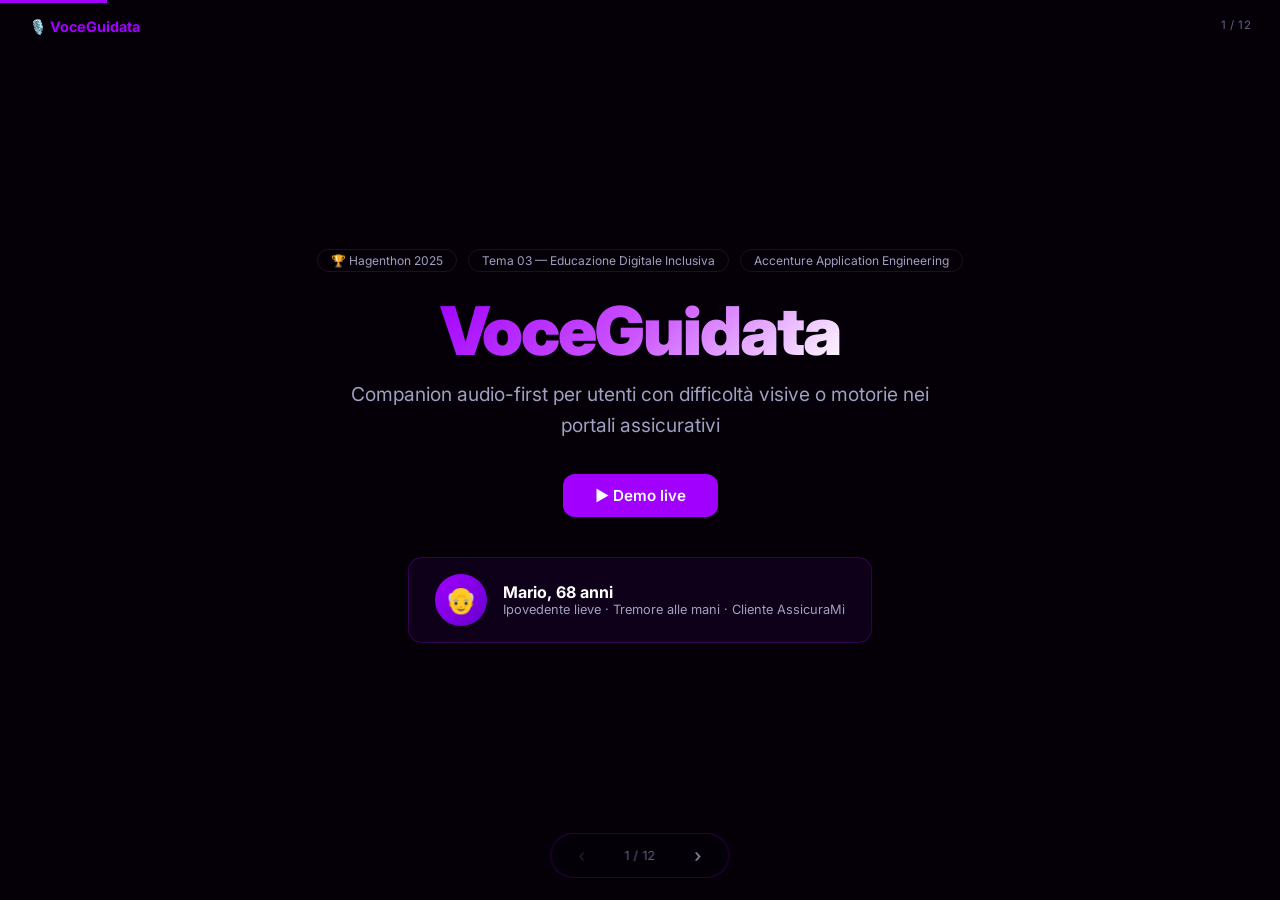
==== commit 6d1a6bd0: "Rewrite presentation as PowerPoint-like slide deck (12 slides) Full-screen slides with keyboard navi" ====
--- a/presentation/index.html
+++ b/presentation/index.html
@@ -1,1030 +1,680 @@
 <!DOCTYPE html>
 <html lang="it">
 <head>
-  <meta charset="UTF-8">
-  <meta name="viewport" content="width=device-width, initial-scale=1.0">
-  <title>VoceGuidata — Hagenthon | Accenture Application Engineering</title>
-  <meta name="description" content="VoceGuidata: companion audio-first per portali assicurativi. Hagenthon – Accenture Application Engineering – Tema 03.">
-
-  <link rel="preconnect" href="https://fonts.googleapis.com">
-  <link rel="preconnect" href="https://fonts.gstatic.com" crossorigin>
-  <link href="https://fonts.googleapis.com/css2?family=Inter:wght@300;400;500;600;700;800;900&display=swap" rel="stylesheet">
-
-  <style>
-    /* ── CSS Variables ── */
-    :root {
-      --accent:       #A100FF;
-      --accent-light: #CC55FF;
-      --accent-dim:   rgba(161, 0, 255, 0.15);
-      --accent-glow:  0 0 30px rgba(161, 0, 255, 0.4);
-      --bg:           #050008;
-      --bg-card:      #0d000f;
-      --bg-card2:     #130016;
-      --white:        #ffffff;
-      --gray-1:       #e0e0f0;
-      --gray-2:       #a0a0c0;
-      --gray-3:       #606080;
-      --success:      #00e676;
-      --warn:         #ffab40;
-      --border:       rgba(161, 0, 255, 0.25);
-      --border-subtle:rgba(255, 255, 255, 0.08);
-      --radius:       14px;
-      --radius-lg:    22px;
-      --font:         'Inter', system-ui, sans-serif;
-    }
-
-    /* ── Reset ── */
-    *, *::before, *::after { box-sizing: border-box; margin: 0; padding: 0; }
-
-    html { scroll-behavior: smooth; }
-
-    body {
-      font-family: var(--font);
-      background: var(--bg);
-      color: var(--white);
-      font-size: 16px;
-      line-height: 1.6;
-      -webkit-font-smoothing: antialiased;
-      overflow-x: hidden;
-    }
-
-    /* ── Fade-in animazione sezioni ── */
-    @keyframes fadeInUp {
-      from { opacity: 0; transform: translateY(28px); }
-      to   { opacity: 1; transform: translateY(0); }
-    }
-
-    .fade-in {
-      opacity: 0;
-      animation: fadeInUp 0.7s ease forwards;
-    }
-
-    .delay-1 { animation-delay: 0.1s; }
-    .delay-2 { animation-delay: 0.2s; }
-    .delay-3 { animation-delay: 0.35s; }
-    .delay-4 { animation-delay: 0.5s; }
-
-    /* ── Navbar ── */
-    nav {
-      position: fixed;
-      top: 0; left: 0; right: 0;
-      z-index: 1000;
-      display: flex;
-      align-items: center;
-      justify-content: space-between;
-      padding: 0.9rem 2rem;
-      background: rgba(5, 0, 8, 0.85);
-      backdrop-filter: blur(12px);
-      border-bottom: 1px solid var(--border);
-    }
-
-    .nav-brand {
-      display: flex;
-      align-items: center;
-      gap: 0.6rem;
-      font-size: 1.15rem;
-      font-weight: 700;
-      color: var(--accent);
-      text-decoration: none;
-    }
-
-    .nav-links {
-      display: flex;
-      gap: 1.5rem;
-      list-style: none;
-    }
-
-    .nav-links a {
-      font-size: 0.82rem;
-      color: var(--gray-2);
-      text-decoration: none;
-      transition: color 0.2s;
-    }
-
-    .nav-links a:hover { color: var(--white); }
-
-    .nav-btn {
-      padding: 0.45rem 1rem;
-      background: var(--accent);
-      color: white;
-      border: none;
-      border-radius: 8px;
-      font-family: var(--font);
-      font-size: 0.82rem;
-      font-weight: 600;
-      cursor: pointer;
-      text-decoration: none;
-      transition: background 0.2s;
-    }
-
-    .nav-btn:hover { background: var(--accent-light); }
-
-    /* ── Sections ── */
-    section {
-      padding: 6rem 2rem;
-      max-width: 1100px;
-      margin: 0 auto;
-    }
-
-    section.full-width {
-      max-width: 100%;
-      padding-left: 0;
-      padding-right: 0;
-    }
-
-    /* ── Labels ── */
-    .label {
-      display: inline-block;
-      font-size: 0.72rem;
-      font-weight: 700;
-      letter-spacing: 0.1em;
-      text-transform: uppercase;
-      color: var(--accent);
-      background: var(--accent-dim);
-      border: 1px solid var(--border);
-      padding: 3px 12px;
-      border-radius: 999px;
-      margin-bottom: 1.2rem;
-    }
-
-    /* ── Typography ── */
-    h1 { font-size: clamp(2.2rem, 5vw, 4rem); font-weight: 900; line-height: 1.1; letter-spacing: -0.03em; }
-    h2 { font-size: clamp(1.6rem, 3.5vw, 2.6rem); font-weight: 800; line-height: 1.2; letter-spacing: -0.02em; }
-    h3 { font-size: 1.2rem; font-weight: 700; }
-    p  { color: var(--gray-1); line-height: 1.7; }
-
-    .gradient-text {
-      background: linear-gradient(135deg, var(--accent), var(--accent-light), #ffffff);
-      -webkit-background-clip: text;
-      -webkit-text-fill-color: transparent;
-      background-clip: text;
-    }
-
-    /* ── Cards ── */
-    .card {
-      background: var(--bg-card);
-      border: 1px solid var(--border-subtle);
-      border-radius: var(--radius-lg);
-      padding: 2rem;
-      transition: border-color 0.3s, box-shadow 0.3s;
-    }
-
-    .card:hover {
-      border-color: var(--border);
-      box-shadow: var(--accent-glow);
-    }
-
-    .card-accent {
-      background: var(--bg-card2);
-      border-color: var(--border);
-    }
-
-    /* ── Grid layouts ── */
-    .grid-2 { display: grid; grid-template-columns: 1fr 1fr; gap: 1.5rem; }
-    .grid-3 { display: grid; grid-template-columns: repeat(3, 1fr); gap: 1.5rem; }
-    .grid-4 { display: grid; grid-template-columns: repeat(4, 1fr); gap: 1.25rem; }
-
-    @media (max-width: 768px) {
-      .grid-2, .grid-3, .grid-4 { grid-template-columns: 1fr; }
-    }
-
-    /* ── Hero ── */
-    #hero {
-      padding-top: 10rem;
-      padding-bottom: 6rem;
-      text-align: center;
-    }
-
-    .hero-eyebrow {
-      display: flex;
-      align-items: center;
-      justify-content: center;
-      gap: 0.75rem;
-      margin-bottom: 1.5rem;
-      flex-wrap: wrap;
-    }
-
-    .hero-badge {
-      display: inline-flex;
-      align-items: center;
-      gap: 6px;
-      font-size: 0.8rem;
-      color: var(--gray-2);
-      border: 1px solid var(--border-subtle);
-      padding: 4px 14px;
-      border-radius: 999px;
-    }
-
-    .hero-title { margin-bottom: 1.25rem; }
-
-    .hero-sub {
-      font-size: 1.15rem;
-      color: var(--gray-2);
-      max-width: 620px;
-      margin: 0 auto 2.5rem;
-    }
-
-    .hero-cta {
-      display: inline-flex;
-      align-items: center;
-      gap: 0.5rem;
-      padding: 0.9rem 2.2rem;
-      background: var(--accent);
-      color: white;
-      border-radius: var(--radius);
-      font-size: 1rem;
-      font-weight: 600;
-      text-decoration: none;
-      transition: background 0.2s, transform 0.2s, box-shadow 0.2s;
-    }
-
-    .hero-cta:hover {
-      background: var(--accent-light);
-      transform: translateY(-2px);
-      box-shadow: var(--accent-glow);
-    }
-
-    .hero-secondary {
-      display: inline-flex;
-      align-items: center;
-      gap: 0.5rem;
-      padding: 0.9rem 2rem;
-      background: transparent;
-      color: var(--gray-1);
-      border: 1px solid var(--border-subtle);
-      border-radius: var(--radius);
-      font-size: 1rem;
-      font-weight: 500;
-      text-decoration: none;
-      margin-left: 1rem;
-      transition: border-color 0.2s;
-    }
-
-    .hero-secondary:hover { border-color: var(--border); }
-
-    .hero-persona {
-      margin-top: 3.5rem;
-      display: inline-flex;
-      align-items: center;
-      gap: 1rem;
-      background: rgba(161,0,255,0.07);
-      border: 1px solid var(--border);
-      border-radius: var(--radius);
-      padding: 1rem 1.5rem;
-      text-align: left;
-    }
-
-    .persona-avatar {
-      width: 52px;
-      height: 52px;
-      background: linear-gradient(135deg, var(--accent), #6600cc);
-      border-radius: 50%;
-      display: flex;
-      align-items: center;
-      justify-content: center;
-      font-size: 1.6rem;
-      flex-shrink: 0;
-    }
-
-    .persona-name { font-weight: 700; font-size: 1rem; }
-    .persona-desc { font-size: 0.82rem; color: var(--gray-2); }
-
-    /* ── Divider ── */
-    .section-divider {
-      height: 1px;
-      background: linear-gradient(90deg, transparent, var(--border), transparent);
-      margin: 0 2rem;
-    }
-
-    /* ── Numero highlight ── */
-    .big-num {
-      font-size: 3.5rem;
-      font-weight: 900;
-      color: var(--accent);
-      line-height: 1;
-      margin-bottom: 0.4rem;
-    }
-
-    /* ── Before/After ── */
-    .ba-grid {
-      display: grid;
-      grid-template-columns: 1fr 1fr;
-      gap: 1.5rem;
-    }
-
-    .ba-before {
-      border-color: rgba(255, 82, 82, 0.3);
-      background: rgba(255, 82, 82, 0.05);
-    }
-
-    .ba-after {
-      border-color: rgba(0, 230, 118, 0.3);
-      background: rgba(0, 230, 118, 0.05);
-    }
-
-    .ba-label {
-      font-size: 0.75rem;
-      font-weight: 700;
-      text-transform: uppercase;
-      letter-spacing: 0.1em;
-      margin-bottom: 0.75rem;
-    }
-
-    .ba-before .ba-label { color: #ff5252; }
-    .ba-after  .ba-label { color: var(--success); }
-
-    .ba-step {
-      display: flex;
-      align-items: flex-start;
-      gap: 0.75rem;
-      margin-bottom: 0.75rem;
-    }
-
-    .ba-icon {
-      font-size: 1.2rem;
-      line-height: 1.4;
-      flex-shrink: 0;
-    }
-
-    .ba-text { font-size: 0.9rem; color: var(--gray-1); }
-
-    @media (max-width: 640px) {
-      .ba-grid { grid-template-columns: 1fr; }
-    }
-
-    /* ── Deliverables ── */
-    .deliverable-num {
-      font-size: 0.7rem;
-      font-weight: 700;
-      text-transform: uppercase;
-      letter-spacing: 0.12em;
-      color: var(--accent);
-      margin-bottom: 0.4rem;
-    }
-
-    .quote-box {
-      background: rgba(161,0,255,0.06);
-      border-left: 3px solid var(--accent);
-      border-radius: 0 var(--radius) var(--radius) 0;
-      padding: 1rem 1.25rem;
-      margin: 1rem 0;
-    }
-
-    .quote-box p { font-size: 0.95rem; font-style: italic; color: var(--gray-1); }
-
-    .evidence-grid {
-      display: grid;
-      grid-template-columns: 1fr 1fr;
-      gap: 1rem;
-      margin-top: 1rem;
-    }
-
-    .evidence-before, .evidence-after {
-      padding: 1rem;
-      border-radius: var(--radius);
-      font-size: 0.88rem;
-    }
-
-    .evidence-before {
-      background: rgba(255, 82, 82, 0.06);
-      border: 1px solid rgba(255, 82, 82, 0.2);
-    }
-
-    .evidence-after {
-      background: rgba(0, 230, 118, 0.06);
-      border: 1px solid rgba(0, 230, 118, 0.2);
-    }
-
-    .ev-label {
-      font-weight: 700;
-      font-size: 0.75rem;
-      text-transform: uppercase;
-      letter-spacing: 0.08em;
-      margin-bottom: 0.4rem;
-    }
-
-    .evidence-before .ev-label { color: #ff5252; }
-    .evidence-after  .ev-label { color: var(--success); }
-
-    .ev-msg {
-      background: rgba(0,0,0,0.3);
-      border-radius: 8px;
-      padding: 0.6rem 0.75rem;
-      color: var(--gray-1);
-      font-size: 0.85rem;
-      line-height: 1.5;
-      font-style: italic;
-    }
-
-    @media (max-width: 640px) {
-      .evidence-grid { grid-template-columns: 1fr; }
-    }
-
-    /* ── Skill chips ── */
-    .skill-chip {
-      display: inline-flex;
-      align-items: center;
-      gap: 6px;
-      padding: 6px 14px;
-      background: var(--accent-dim);
-      border: 1px solid var(--border);
-      border-radius: 999px;
-      font-size: 0.82rem;
-      font-weight: 600;
-      color: var(--accent-light);
-      margin: 4px;
-    }
-
-    /* ── Footer ── */
-    footer {
-      border-top: 1px solid var(--border-subtle);
-      padding: 2rem;
-      text-align: center;
-      color: var(--gray-3);
-      font-size: 0.82rem;
-    }
-
-    footer strong { color: var(--accent); }
-
-    /* ── Utilities ── */
-    .mt-1 { margin-top: 0.5rem; }
-    .mt-2 { margin-top: 1rem; }
-    .mt-3 { margin-top: 1.5rem; }
-    .mb-1 { margin-bottom: 0.5rem; }
-    .mb-2 { margin-bottom: 1rem; }
-    .text-accent { color: var(--accent); }
-    .text-success { color: var(--success); }
-    .text-muted { color: var(--gray-3); }
-    .text-sm { font-size: 0.88rem; }
-  </style>
+<meta charset="UTF-8">
+<meta name="viewport" content="width=device-width, initial-scale=1.0">
+<title>VoceGuidata — Hagenthon 2025</title>
+<link rel="preconnect" href="https://fonts.googleapis.com">
+<link rel="preconnect" href="https://fonts.gstatic.com" crossorigin>
+<link href="https://fonts.googleapis.com/css2?family=Inter:wght@300;400;500;600;700;800;900&display=swap" rel="stylesheet">
+<style>
+:root {
+  --ac: #A100FF;
+  --acl: #CC55FF;
+  --acd: rgba(161,0,255,.16);
+  --bg: #050008;
+  --bg1: #0d000f;
+  --bg2: #130016;
+  --w: #fff;
+  --g1: #e0e0f0;
+  --g2: #a0a0c0;
+  --g3: #606080;
+  --ok: #00e676;
+  --err: #ff5252;
+  --bd: rgba(161,0,255,.25);
+  --bds: rgba(255,255,255,.08);
+  --r: 14px;
+  --f: 'Inter', system-ui, sans-serif;
+}
+*, *::before, *::after { box-sizing: border-box; margin: 0; padding: 0; }
+html, body { width: 100%; height: 100%; overflow: hidden; font-family: var(--f); background: var(--bg); color: var(--w); -webkit-font-smoothing: antialiased; }
+
+/* ── Deck ── */
+#deck { position: relative; width: 100vw; height: 100vh; overflow: hidden; }
+
+.slide {
+  position: absolute; inset: 0;
+  display: flex; flex-direction: column;
+  padding: 3.5rem 5rem 4rem;
+  opacity: 0; pointer-events: none;
+  transform: translateX(40px);
+  transition: opacity .38s ease, transform .38s ease;
+}
+.slide.active  { opacity: 1; pointer-events: all; transform: translateX(0); }
+.slide.out-l   { opacity: 0; transform: translateX(-40px); }
+.slide.out-r   { opacity: 0; transform: translateX(40px); }
+.slide.center  { align-items: center; justify-content: center; text-align: center; }
+
+/* ── Fixed chrome ── */
+#brand {
+  position: fixed; top: 1.1rem; left: 1.8rem; z-index: 100;
+  font-size: .9rem; font-weight: 700; color: var(--ac);
+  display: flex; align-items: center; gap: .4rem;
+}
+#snum {
+  position: fixed; top: 1.1rem; right: 1.8rem; z-index: 100;
+  font-size: .72rem; color: var(--g3); letter-spacing: .05em;
+}
+#bar {
+  position: fixed; top: 0; left: 0; height: 3px;
+  background: var(--ac); transition: width .4s ease; z-index: 200;
+}
+#nav {
+  position: fixed; bottom: 1.4rem; left: 50%; transform: translateX(-50%);
+  display: flex; align-items: center; gap: 1.4rem; z-index: 100;
+  background: rgba(5,0,8,.88); backdrop-filter: blur(14px);
+  border: 1px solid var(--bd); border-radius: 999px;
+  padding: .45rem 1.2rem;
+}
+#nav button {
+  background: none; border: none; color: var(--g2); font-size: 1.15rem;
+  cursor: pointer; padding: .2rem .5rem; transition: color .2s; font-family: var(--f);
+}
+#nav button:hover { color: var(--ac); }
+#nav button:disabled { opacity: .2; cursor: default; }
+#nav span { font-size: .78rem; color: var(--g3); min-width: 48px; text-align: center; }
+
+/* ── Typography ── */
+.lbl {
+  display: inline-block; font-size: .68rem; font-weight: 700;
+  letter-spacing: .1em; text-transform: uppercase;
+  color: var(--ac); background: var(--acd);
+  border: 1px solid var(--bd); padding: 3px 12px;
+  border-radius: 999px; margin-bottom: .9rem;
+}
+h1 { font-size: clamp(2.4rem,5.5vw,4.2rem); font-weight: 900; line-height: 1.05; letter-spacing: -.03em; }
+h2 { font-size: clamp(1.7rem,3.5vw,2.8rem); font-weight: 800; line-height: 1.15; letter-spacing: -.02em; margin-bottom: .3rem; }
+h3 { font-size: 1.05rem; font-weight: 700; }
+p  { color: var(--g1); line-height: 1.65; }
+
+.gtext {
+  background: linear-gradient(135deg, var(--ac), var(--acl), #fff);
+  -webkit-background-clip: text; -webkit-text-fill-color: transparent; background-clip: text;
+}
+
+/* ── Cards ── */
+.card {
+  background: var(--bg1); border: 1px solid var(--bds);
+  border-radius: 16px; padding: 1.4rem;
+  transition: border-color .25s;
+}
+.card:hover { border-color: var(--bd); }
+.card-ac { background: var(--bg2); border-color: var(--bd); }
+
+/* ── Grids ── */
+.g2 { display: grid; grid-template-columns: 1fr 1fr; gap: 1.1rem; }
+.g3 { display: grid; grid-template-columns: repeat(3,1fr); gap: 1.1rem; }
+.g4 { display: grid; grid-template-columns: repeat(4,1fr); gap: .9rem; }
+
+/* ── Numbers ── */
+.bignum { font-size: 3rem; font-weight: 900; color: var(--ac); line-height: 1; margin-bottom: .25rem; }
+
+/* ── Chips ── */
+.chip {
+  display: inline-flex; align-items: center; gap: 5px;
+  padding: 4px 11px; background: var(--acd);
+  border: 1px solid var(--bd); border-radius: 999px;
+  font-size: .76rem; font-weight: 600; color: var(--acl); margin: 3px;
+}
+
+/* ── Flow steps ── */
+.steps { display: flex; align-items: center; gap: 0; flex-wrap: wrap; }
+.step  { display: flex; flex-direction: column; align-items: center; gap: 4px; flex-shrink: 0; }
+.step-b {
+  width: 40px; height: 40px; border-radius: 50%;
+  background: var(--acd); border: 2px solid var(--ac);
+  display: flex; align-items: center; justify-content: center; font-size: 1rem;
+}
+.step-l { font-size: .62rem; color: var(--g2); text-align: center; max-width: 56px; }
+.arr {
+  width: 20px; height: 2px; background: var(--ac); flex-shrink: 0; position: relative;
+}
+.arr::after {
+  content: ''; position: absolute; right: -4px; top: -3.5px;
+  border: 4.5px solid transparent; border-left-color: var(--ac);
+}
+
+/* ── Before/After ── */
+.ba-b { border-color: rgba(255,82,82,.3); background: rgba(255,82,82,.04); }
+.ba-a { border-color: rgba(0,230,118,.3); background: rgba(0,230,118,.04); }
+.ba-lbl { font-size: .7rem; font-weight: 700; text-transform: uppercase; letter-spacing: .1em; margin-bottom: .55rem; }
+.ba-b .ba-lbl { color: var(--err); }
+.ba-a .ba-lbl { color: var(--ok); }
+.ba-row { display: flex; gap: .55rem; margin-bottom: .55rem; align-items: flex-start; }
+.ba-ico { font-size: 1.05rem; line-height: 1.4; flex-shrink: 0; }
+.ba-txt { font-size: .82rem; color: var(--g1); }
+
+/* ── Evidence ── */
+.ev-g { display: grid; grid-template-columns: 1fr 1fr; gap: .7rem; margin-bottom: .7rem; }
+.ev-bx { padding: .7rem; border-radius: 10px; font-size: .8rem; }
+.ev-b  { background: rgba(255,82,82,.05); border: 1px solid rgba(255,82,82,.2); }
+.ev-a  { background: rgba(0,230,118,.05); border: 1px solid rgba(0,230,118,.2); }
+.ev-ac { background: rgba(161,0,255,.06); border: 1px solid rgba(161,0,255,.3); }
+.ev-lbl{ font-weight: 700; font-size: .67rem; text-transform: uppercase; letter-spacing: .08em; margin-bottom: 3px; }
+.ev-b .ev-lbl { color: var(--err); }
+.ev-a .ev-lbl { color: var(--ok); }
+.ev-ac .ev-lbl{ color: var(--acl); }
+.ev-msg { background: rgba(0,0,0,.3); border-radius: 6px; padding: .45rem .6rem; color: var(--g1); font-style: italic; line-height: 1.4; }
+
+/* ── Badge ── */
+.badge {
+  display: inline-flex; align-items: center; gap: 5px;
+  font-size: .75rem; color: var(--g2);
+  border: 1px solid var(--bds); padding: 3px 13px; border-radius: 999px;
+}
+
+/* ── Utility ── */
+.mt1 { margin-top: .5rem; } .mt2 { margin-top: 1rem; } .mt3 { margin-top: 1.4rem; }
+.mb1 { margin-bottom: .5rem; } .mb2 { margin-bottom: 1rem; }
+.sm  { font-size: .82rem; }
+.ac  { color: var(--ac); } .ok { color: var(--ok); } .mu { color: var(--g3); }
+</style>
 </head>
 <body>
 
-  <!-- ════════════════════════════════════════════
-       NAVBAR
-  ════════════════════════════════════════════ -->
-  <nav>
-    <a href="#hero" class="nav-brand">🎙️ VoceGuidata</a>
-    <ul class="nav-links">
-      <li><a href="#problema">Problema</a></li>
-      <li><a href="#soluzione">Soluzione</a></li>
-      <li><a href="#agentica">Agente AI</a></li>
-      <li><a href="#deliverables">Deliverable</a></li>
-    </ul>
-    <a href="../app/index.html" class="nav-btn" target="_blank">▶ Demo live</a>
-  </nav>
-
-  <!-- ════════════════════════════════════════════
-       1. HERO
-  ════════════════════════════════════════════ -->
-  <section id="hero" class="full-width" style="max-width:1100px;margin:0 auto;text-align:center;">
-    <div class="fade-in">
-      <div class="hero-eyebrow">
-        <span class="hero-badge">🏆 Hagenthon 2025</span>
-        <span class="hero-badge">Tema 03 — Educazione Digitale Inclusiva</span>
-        <span class="hero-badge">Accenture Application Engineering</span>
-      </div>
-
-      <h1 class="hero-title">
-        <span class="gradient-text">VoceGuidata</span><br>
-        Navigare il digitale<br>con la voce
-      </h1>
-
-      <p class="hero-sub">
-        Companion audio-first per utenti con difficoltà visive o motorie.
-        Guida passo per passo nel portale assicurativo con istruzioni vocali,
-        shortcut da tastiera e intelligenza adattiva.
-      </p>
-
-      <div>
-        <a href="../app/index.html" class="hero-cta" target="_blank">▶ Apri la Demo</a>
-        <a href="#soluzione" class="hero-secondary">Scopri come funziona →</a>
-      </div>
-
-      <div class="fade-in delay-2" style="display:flex;justify-content:center;">
-        <div class="hero-persona">
-          <div class="persona-avatar">👴</div>
+<div id="brand">🎙️ VoceGuidata</div>
+<div id="snum">1 / 12</div>
+<div id="bar" style="width:8.33%"></div>
+
+<div id="deck">
+
+<!-- ═══ S1: HERO ═══ -->
+<div class="slide center active" id="s1">
+  <div style="display:flex;gap:.7rem;justify-content:center;flex-wrap:wrap;margin-bottom:1.5rem;">
+    <span class="badge">🏆 Hagenthon 2025</span>
+    <span class="badge">Tema 03 — Educazione Digitale Inclusiva</span>
+    <span class="badge">Accenture Application Engineering</span>
+  </div>
+  <h1><span class="gtext">VoceGuidata</span></h1>
+  <p style="font-size:1.2rem;color:var(--g2);max-width:600px;margin:.75rem auto 2rem;">
+    Companion audio-first per utenti con difficoltà visive o motorie nei portali assicurativi
+  </p>
+  <div style="margin-bottom:2.5rem;">
+    <a href="../app/index.html" target="_blank"
+       style="display:inline-flex;align-items:center;gap:.5rem;padding:.75rem 2rem;background:var(--ac);color:#fff;border-radius:12px;font-weight:600;text-decoration:none;font-size:.95rem;">
+      ▶ Demo live
+    </a>
+  </div>
+  <div style="display:inline-flex;align-items:center;gap:1rem;background:rgba(161,0,255,.07);border:1px solid var(--bd);border-radius:14px;padding:1rem 1.6rem;">
+    <div style="width:52px;height:52px;background:linear-gradient(135deg,var(--ac),#6600cc);border-radius:50%;display:flex;align-items:center;justify-content:center;font-size:1.6rem;flex-shrink:0;">👴</div>
+    <div style="text-align:left;">
+      <div style="font-weight:700;">Mario, 68 anni</div>
+      <div style="font-size:.8rem;color:var(--g2);">Ipovedente lieve · Tremore alle mani · Cliente AssicuraMi</div>
+    </div>
+  </div>
+</div>
+
+<!-- ═══ S2: IL PROBLEMA ═══ -->
+<div class="slide" id="s2" style="padding-top:4.5rem;">
+  <div class="lbl">Il Problema</div>
+  <h2>Il digitale esclude chi<br>ne ha più bisogno</h2>
+  <p class="sm mt1 mb2" style="max-width:620px;">Milioni di utenti over 65 si confrontano ogni giorno con portali progettati per chi vede bene e usa il mouse con precisione. Il risultato: abbandono, frustrazione e dipendenza da terzi.</p>
+  <div class="g3">
+    <div class="card" style="text-align:center;">
+      <div class="bignum">13M</div>
+      <h3 class="mb1">Over 65 in Italia</h3>
+      <p class="sm">Il 22% della popolazione — principali clienti del settore assicurativo</p>
+    </div>
+    <div class="card" style="text-align:center;">
+      <div class="bignum">67%</div>
+      <h3 class="mb1">Abbandona il portale</h3>
+      <p class="sm">Dei senior che iniziano una procedura online la abbandonano prima di completarla (ISTAT)</p>
+    </div>
+    <div class="card" style="text-align:center;">
+      <div class="bignum">3.5M</div>
+      <h3 class="mb1">Con difficoltà visive</h3>
+      <p class="sm">Persone in Italia con deficit visivo che rendono difficile la lettura standard a schermo</p>
+    </div>
+  </div>
+</div>
+
+<!-- ═══ S3: MARIO ═══ -->
+<div class="slide" id="s3" style="padding-top:4.5rem;">
+  <div class="lbl">La Persona</div>
+  <h2>Mario Rossi, 68 anni</h2>
+  <div class="g2 mt2">
+    <div>
+      <div class="card card-ac mb2">
+        <div style="display:flex;align-items:center;gap:1rem;margin-bottom:.85rem;">
+          <div style="width:52px;height:52px;background:linear-gradient(135deg,var(--ac),#6600cc);border-radius:50%;display:flex;align-items:center;justify-content:center;font-size:1.7rem;flex-shrink:0;">👴</div>
           <div>
-            <div class="persona-name">Mario, 68 anni</div>
-            <div class="persona-desc">Ipovedente lieve · Tremore alle mani · Deve scaricare il suo attestato di rischio RC Auto</div>
+            <div style="font-weight:700;">Mario Rossi</div>
+            <div style="font-size:.78rem;color:var(--g2);">Pensionato · Roma · Cliente da 12 anni</div>
           </div>
         </div>
-      </div>
-    </div>
-  </section>
-
-  <div class="section-divider"></div>
-
-  <!-- ════════════════════════════════════════════
-       2. IL PROBLEMA
-  ════════════════════════════════════════════ -->
-  <section id="problema">
-    <div class="label">Il Problema</div>
-    <h2>Il digitale esclude chi ne ha più bisogno</h2>
-    <p class="mt-2" style="max-width:650px;">
-      Milioni di utenti over 65 in Italia si confrontano ogni giorno con portali progettati
-      per chi vede bene e usa il mouse con precisione. Il risultato: abbandono, frustrazione
-      e dipendenza da terzi per operazioni basilari.
-    </p>
-
-    <div class="grid-3 mt-3">
-      <div class="card fade-in delay-1">
-        <div class="big-num">13M</div>
-        <h3 class="mb-1">Over 65 in Italia</h3>
-        <p class="text-sm">Rappresentano il 22% della popolazione e sono i principali clienti del settore assicurativo.</p>
-      </div>
-      <div class="card fade-in delay-2">
-        <div class="big-num">67%</div>
-        <h3 class="mb-1">Abbandona il portale</h3>
-        <p class="text-sm">Dei senior che iniziano una procedura online la abbandonano prima di completarla. (fonte: ISTAT)</p>
-      </div>
-      <div class="card fade-in delay-3">
-        <div class="big-num">3.5M</div>
-        <h3 class="mb-1">Con difficoltà visive</h3>
-        <p class="text-sm">Persone in Italia con deficit visivo che rendono difficile la lettura di testi standard a schermo.</p>
-      </div>
-    </div>
-
-    <div class="card card-accent mt-3 fade-in delay-2">
-      <h3 class="mb-2">Le barriere di Mario</h3>
-      <div class="grid-2">
+        <p class="sm">Deve scaricare l'attestato di rischio RC Auto per il rinnovo. Sa usare email e browser, ma evita portali complessi per paura di sbagliare.</p>
+      </div>
+      <div class="card">
+        <h3 class="mb1">🎯 Obiettivo</h3>
+        <p class="sm mb1">Completare operazioni assicurative (attestato, sinistri) <strong>senza aiuto esterno</strong></p>
+        <p class="sm" style="color:var(--g2);">Fallback attuale: call center — <strong style="color:#ffab40;">40 min di attesa</strong></p>
+      </div>
+    </div>
+    <div class="card card-ac">
+      <h3 class="mb2">Le barriere di Mario</h3>
+      <div style="display:flex;flex-direction:column;gap:.9rem;">
         <div>
-          <p class="text-sm mb-1"><strong class="text-accent">👁️ Visiva:</strong> Font piccoli, icone non leggibili, aree cliccabili minuscole</p>
-          <p class="text-sm mb-1"><strong class="text-accent">✋ Motoria:</strong> Click precisi impossibili col tremore, drag impraticabile</p>
-          <p class="text-sm"><strong class="text-accent">🧭 Cognitiva:</strong> Navigazione a breadcrumb incomprensibile, nessun feedback vocale</p>
+          <div style="font-size:.68rem;font-weight:700;text-transform:uppercase;letter-spacing:.08em;color:var(--ac);margin-bottom:3px;">👁 Visiva</div>
+          <p class="sm">Font piccoli, icone non leggibili, aree cliccabili minuscole. Legge testi solo sopra i 20pt.</p>
         </div>
         <div>
-          <p class="text-sm mb-1"><strong class="text-accent">📋 Scenario:</strong> Mario deve scaricare il suo attestato di rischio RC Auto</p>
-          <p class="text-sm mb-1"><strong class="text-accent">❌ Senza aiuto:</strong> Abbandona dopo 2 minuti. Chiama il call center. Attende 40 minuti.</p>
-          <p class="text-sm"><strong class="text-accent">✅ Con VoceGuidata:</strong> Completa il percorso in autonomia in meno di 3 minuti.</p>
-        </div>
-      </div>
-    </div>
-  </section>
-
-  <div class="section-divider"></div>
-
-  <!-- ════════════════════════════════════════════
-       3. LA SOLUZIONE
-  ════════════════════════════════════════════ -->
-  <section id="soluzione">
-    <div class="label">La Soluzione</div>
-    <h2>Un companion vocale che si adatta a te</h2>
-    <p class="mt-2" style="max-width:650px;">
-      VoceGuidata si inserisce nel portale come un pannello laterale accessibile.
-      Legge ad alta voce le istruzioni, suggerisce shortcut da tastiera alternativi al mouse,
-      e cambia il suo comportamento in base alle difficoltà incontrate.
-    </p>
-
-    <div class="grid-2 mt-3">
-      <div class="card fade-in delay-1">
-        <div style="font-size:2rem;margin-bottom:0.75rem;">🎙️</div>
-        <h3 class="mb-1">TTS Audio-First</h3>
-        <p class="text-sm">Istruzioni vocali in italiano con Web Speech API. Nessuna dipendenza da librerie esterne. Funziona offline dopo il caricamento.</p>
-      </div>
-      <div class="card fade-in delay-2">
-        <div style="font-size:2rem;margin-bottom:0.75rem;">⌨️</div>
-        <h3 class="mb-1">Shortcut da Tastiera</h3>
-        <p class="text-sm">Alt+[lettera] per ogni azione principale. Niente click precisi, niente drag. Navigazione Tab con focus highlight viola ad alto contrasto.</p>
-      </div>
-      <div class="card fade-in delay-3">
-        <div style="font-size:2rem;margin-bottom:0.75rem;">🤖</div>
-        <h3 class="mb-1">Intelligenza Adattiva</h3>
-        <p class="text-sm">Claude AI genera istruzioni personalizzate in base al passo corrente e al numero di blocchi. Fallback statico se API non disponibile.</p>
-      </div>
-      <div class="card fade-in delay-4">
-        <div style="font-size:2rem;margin-bottom:0.75rem;">🔄</div>
-        <h3 class="mb-1">Escalation Progressiva</h3>
-        <p class="text-sm">Le istruzioni aumentano di dettaglio ad ogni difficoltà: orientamento → guida dettagliata → shortcut immediato come soluzione.</p>
-      </div>
-    </div>
-
-    <div class="card mt-3 fade-in delay-2">
-      <h3 class="mb-2">Architettura Tecnica</h3>
-      <div style="display:flex;flex-wrap:wrap;gap:0.5rem;">
-        <span class="skill-chip">🌐 Vanilla HTML/CSS/JS</span>
-        <span class="skill-chip">🎙️ Web Speech API</span>
-        <span class="skill-chip">🤖 Claude claude-haiku-4-5-20251001</span>
-        <span class="skill-chip">⌨️ KeyboardEvent API</span>
-        <span class="skill-chip">♿ WCAG AA</span>
-        <span class="skill-chip">📦 Zero dipendenze npm</span>
-        <span class="skill-chip">🌙 Dark theme accessibile</span>
-        <span class="skill-chip">📱 No server richiesto</span>
-      </div>
-    </div>
-  </section>
-
-  <div class="section-divider"></div>
-
-  <!-- ════════════════════════════════════════════
-       4. CAPABILITY AGENTICA — con SVG diagram
-  ════════════════════════════════════════════ -->
-  <section id="agentica">
-    <div class="label">Capability Agentica</div>
-    <h2>Block Detection + Adaptive Output</h2>
-    <p class="mt-2" style="max-width:650px;">
-      La capability core di VoceGuidata è la capacità di rilevare autonomamente quando
-      l'utente si blocca e scegliere il canale di output più efficace per aiutarlo.
-    </p>
-
-    <!-- SVG Diagramma flusso agentico -->
-    <div class="card mt-3" style="padding:1.5rem 1rem;">
-      <svg viewBox="0 0 900 420" xmlns="http://www.w3.org/2000/svg"
-           style="width:100%;height:auto;display:block;" aria-label="Diagramma flusso agentico VoceGuidata">
-        <defs>
-          <marker id="arrow" markerWidth="10" markerHeight="7" refX="9" refY="3.5" orient="auto">
-            <polygon points="0 0, 10 3.5, 0 7" fill="#A100FF"/>
-          </marker>
-          <marker id="arrow-gray" markerWidth="10" markerHeight="7" refX="9" refY="3.5" orient="auto">
-            <polygon points="0 0, 10 3.5, 0 7" fill="#606080"/>
-          </marker>
-          <filter id="glow">
-            <feGaussianBlur stdDeviation="3" result="coloredBlur"/>
-            <feMerge><feMergeNode in="coloredBlur"/><feMergeNode in="SourceGraphic"/></feMerge>
-          </filter>
-        </defs>
-
-        <!-- Background panels -->
-        <rect x="10" y="10" width="880" height="400" rx="16" fill="#0d000f" stroke="#2a002a" stroke-width="1.5"/>
-
-        <!-- TRIGGER BOX -->
-        <rect x="30" y="40" width="180" height="340" rx="12" fill="rgba(161,0,255,0.07)" stroke="rgba(161,0,255,0.3)" stroke-width="1"/>
-        <text x="120" y="68" text-anchor="middle" fill="#A100FF" font-family="Inter,sans-serif" font-size="11" font-weight="700" letter-spacing="1">TRIGGER</text>
-
-        <rect x="50" y="82" width="140" height="44" rx="8" fill="rgba(161,0,255,0.15)" stroke="#A100FF" stroke-width="1.5" filter="url(#glow)"/>
-        <text x="120" y="100" text-anchor="middle" fill="white" font-family="Inter,sans-serif" font-size="10" font-weight="600">Cambio step</text>
-        <text x="120" y="116" text-anchor="middle" fill="#a0a0c0" font-family="Inter,sans-serif" font-size="9">Portal.advance()</text>
-
-        <rect x="50" y="142" width="140" height="44" rx="8" fill="rgba(161,0,255,0.15)" stroke="#A100FF" stroke-width="1.5"/>
-        <text x="120" y="160" text-anchor="middle" fill="white" font-family="Inter,sans-serif" font-size="10" font-weight="600">Inattività > 15s</text>
-        <text x="120" y="176" text-anchor="middle" fill="#a0a0c0" font-family="Inter,sans-serif" font-size="9">detectStuck()</text>
-
-        <rect x="50" y="202" width="140" height="44" rx="8" fill="rgba(161,0,255,0.15)" stroke="#A100FF" stroke-width="1.5"/>
-        <text x="120" y="220" text-anchor="middle" fill="white" font-family="Inter,sans-serif" font-size="10" font-weight="600">Pulsante Aiuto</text>
-        <text x="120" y="236" text-anchor="middle" fill="#a0a0c0" font-family="Inter,sans-serif" font-size="9">requestHelp()</text>
-
-        <!-- Arrow from triggers to agent -->
-        <line x1="190" y1="164" x2="248" y2="164" stroke="#A100FF" stroke-width="2" marker-end="url(#arrow)"/>
-        <line x1="190" y1="224" x2="248" y2="224" stroke="#A100FF" stroke-width="2" marker-end="url(#arrow)"/>
-        <line x1="190" y1="104" x2="248" y2="164" stroke="#A100FF" stroke-width="1.5" stroke-dasharray="4 3" marker-end="url(#arrow)"/>
-
-        <!-- AGENT CORE BOX -->
-        <rect x="250" y="110" width="200" height="110" rx="12" fill="rgba(161,0,255,0.2)" stroke="#A100FF" stroke-width="2" filter="url(#glow)"/>
-        <text x="350" y="138" text-anchor="middle" fill="#CC55FF" font-family="Inter,sans-serif" font-size="11" font-weight="700" letter-spacing="1">AGENTE AI</text>
-        <text x="350" y="158" text-anchor="middle" fill="white" font-family="Inter,sans-serif" font-size="10">getContextualHelp()</text>
-        <text x="350" y="176" text-anchor="middle" fill="#a0a0c0" font-family="Inter,sans-serif" font-size="9">step + stuckCount + apiKey</text>
-        <text x="350" y="195" text-anchor="middle" fill="#a0a0c0" font-family="Inter,sans-serif" font-size="9">→ istruzione adattiva</text>
-
-        <!-- Decision diamond (API key?) -->
-        <polygon points="350,240 395,270 350,300 305,270" fill="rgba(161,0,255,0.12)" stroke="#A100FF" stroke-width="1.5"/>
-        <text x="350" y="265" text-anchor="middle" fill="white" font-family="Inter,sans-serif" font-size="9" font-weight="600">API key?</text>
-        <text x="350" y="278" text-anchor="middle" fill="#a0a0c0" font-family="Inter,sans-serif" font-size="8">disponibile?</text>
-
-        <!-- Arrow from core to diamond -->
-        <line x1="350" y1="220" x2="350" y2="238" stroke="#A100FF" stroke-width="1.5" marker-end="url(#arrow)"/>
-
-        <!-- Claude API path (YES) -->
-        <line x1="395" y1="270" x2="480" y2="270" stroke="#A100FF" stroke-width="1.5" marker-end="url(#arrow)"/>
-        <text x="435" y="264" text-anchor="middle" fill="#00e676" font-family="Inter,sans-serif" font-size="9">SÌ</text>
-        <rect x="482" y="250" width="130" height="40" rx="8" fill="rgba(0,230,118,0.1)" stroke="rgba(0,230,118,0.4)" stroke-width="1.5"/>
-        <text x="547" y="266" text-anchor="middle" fill="white" font-family="Inter,sans-serif" font-size="10" font-weight="600">Claude API</text>
-        <text x="547" y="280" text-anchor="middle" fill="#a0a0c0" font-family="Inter,sans-serif" font-size="8">claude-haiku-4-5-20251001</text>
-
-        <!-- Static fallback path (NO) -->
-        <line x1="350" y1="300" x2="350" y2="330" stroke="#606080" stroke-width="1.5" stroke-dasharray="4 3" marker-end="url(#arrow-gray)"/>
-        <text x="330" y="318" text-anchor="middle" fill="#606080" font-family="Inter,sans-serif" font-size="9">NO</text>
-        <rect x="280" y="332" width="140" height="36" rx="8" fill="rgba(255,255,255,0.04)" stroke="#606080" stroke-width="1" stroke-dasharray="4 2"/>
-        <text x="350" y="350" text-anchor="middle" fill="#a0a0c0" font-family="Inter,sans-serif" font-size="10" font-weight="600">Fallback statico</text>
-        <text x="350" y="362" text-anchor="middle" fill="#606080" font-family="Inter,sans-serif" font-size="8">istruzioni predefinite</text>
-
-        <!-- Both converge to OUTPUT -->
-        <line x1="612" y1="270" x2="660" y2="200" stroke="#A100FF" stroke-width="1.5" marker-end="url(#arrow)"/>
-        <line x1="420" y1="350" x2="660" y2="280" stroke="#606080" stroke-width="1.5" stroke-dasharray="4 3" marker-end="url(#arrow-gray)"/>
-
-        <!-- OUTPUT BOX -->
-        <rect x="662" y="90" width="210" height="290" rx="12" fill="rgba(161,0,255,0.07)" stroke="rgba(161,0,255,0.3)" stroke-width="1"/>
-        <text x="767" y="118" text-anchor="middle" fill="#A100FF" font-family="Inter,sans-serif" font-size="11" font-weight="700" letter-spacing="1">ADAPTIVE OUTPUT</text>
-
-        <rect x="678" y="130" width="178" height="42" rx="8" fill="rgba(161,0,255,0.15)" stroke="#A100FF" stroke-width="1.5"/>
-        <text x="767" y="148" text-anchor="middle" fill="white" font-family="Inter,sans-serif" font-size="10" font-weight="600">🎙️ Voce (TTS)</text>
-        <text x="767" y="163" text-anchor="middle" fill="#a0a0c0" font-family="Inter,sans-serif" font-size="9">istruzione in it-IT</text>
-
-        <rect x="678" y="182" width="178" height="42" rx="8" fill="rgba(161,0,255,0.12)" stroke="rgba(161,0,255,0.5)" stroke-width="1"/>
-        <text x="767" y="200" text-anchor="middle" fill="white" font-family="Inter,sans-serif" font-size="10" font-weight="600">📝 Testo grande</text>
-        <text x="767" y="215" text-anchor="middle" fill="#a0a0c0" font-family="Inter,sans-serif" font-size="9">pannello VoceGuidata</text>
-
-        <rect x="678" y="234" width="178" height="42" rx="8" fill="rgba(161,0,255,0.1)" stroke="rgba(161,0,255,0.4)" stroke-width="1"/>
-        <text x="767" y="252" text-anchor="middle" fill="white" font-family="Inter,sans-serif" font-size="10" font-weight="600">⌨️ Shortcut hint</text>
-        <text x="767" y="267" text-anchor="middle" fill="#a0a0c0" font-family="Inter,sans-serif" font-size="9">Alt+[lettera] in evidenza</text>
-
-        <rect x="678" y="286" width="178" height="42" rx="8" fill="rgba(161,0,255,0.08)" stroke="rgba(161,0,255,0.3)" stroke-width="1"/>
-        <text x="767" y="304" text-anchor="middle" fill="white" font-family="Inter,sans-serif" font-size="10" font-weight="600">✨ Overlay visivo</text>
-        <text x="767" y="319" text-anchor="middle" fill="#a0a0c0" font-family="Inter,sans-serif" font-size="9">feedback schermo intero</text>
-
-        <!-- stuckCount label -->
-        <text x="350" y="390" text-anchor="middle" fill="#606080" font-family="Inter,sans-serif" font-size="9">stuckCount: 0=standard · 1=espanso · ≥2=shortcut in primo piano</text>
-      </svg>
-    </div>
-
-    <div class="grid-2 mt-3">
-      <div class="card card-accent fade-in delay-1">
-        <h3 class="mb-2">🔍 Block Detection</h3>
-        <p class="text-sm mb-2">L'agente monitora continuamente l'attività dell'utente con un timer di 15 secondi. Se non viene rilevata nessuna azione (click, Tab, shortcut), scatta il rilevamento blocco.</p>
-        <div style="display:flex;flex-direction:column;gap:0.5rem;">
-          <div style="font-size:0.8rem;color:var(--gray-2);">• Timer per step: 15 secondi</div>
-          <div style="font-size:0.8rem;color:var(--gray-2);">• Check interval: ogni 5 secondi</div>
-          <div style="font-size:0.8rem;color:var(--gray-2);">• Reset: ad ogni azione utente</div>
-        </div>
-      </div>
-      <div class="card card-accent fade-in delay-2">
-        <h3 class="mb-2">📡 Adaptive Output</h3>
-        <p class="text-sm mb-2">Il canale di output cambia in base allo stato dell'utente. Con molti blocchi, il testo diventa primario e lo shortcut da tastiera l'âncora di salvataggio.</p>
-        <div style="display:flex;flex-direction:column;gap:0.5rem;">
-          <div style="font-size:0.8rem;color:var(--gray-2);">• stuck=0: voce + testo</div>
-          <div style="font-size:0.8rem;color:var(--gray-2);">• stuck=1: voce + testo espanso</div>
-          <div style="font-size:0.8rem;color:var(--gray-2);">• stuck≥2: shortcut in primo piano</div>
-        </div>
-      </div>
-    </div>
-  </section>
-
-  <div class="section-divider"></div>
-
-  <!-- ════════════════════════════════════════════
-       5. BEFORE / AFTER
-  ════════════════════════════════════════════ -->
-  <section id="before-after">
-    <div class="label">Demo Before / After</div>
-    <h2>Lo stesso portale, due esperienze diverse</h2>
-    <p class="mt-2" style="max-width:650px;">Mario, 68 anni, vuole scaricare il suo attestato RC Auto. Due scenari: senza e con VoceGuidata.</p>
-
-    <div class="ba-grid mt-3">
-      <div class="card ba-before fade-in delay-1">
-        <div class="ba-label">❌ Prima — Senza VoceGuidata</div>
-        <div class="ba-step">
-          <span class="ba-icon">😰</span>
-          <div class="ba-text">Mario apre il portale. La pagina è piena di testo piccolo. Non capisce dove cliccare.</div>
-        </div>
-        <div class="ba-step">
-          <span class="ba-icon">🖱️</span>
-          <div class="ba-text">Prova a cliccare su "Documenti" ma con il tremore prende il link sbagliato. Finisce in una pagina inaspettata.</div>
-        </div>
-        <div class="ba-step">
-          <span class="ba-icon">😤</span>
-          <div class="ba-text">Dopo 3 tentativi falliti torna al punto di partenza. Non capisce il percorso di navigazione.</div>
-        </div>
-        <div class="ba-step">
-          <span class="ba-icon">📞</span>
-          <div class="ba-text">Chiama il call center. Attende 40 minuti in coda. Operatore gli spiega come fare al telefono.</div>
-        </div>
-        <div class="ba-step">
-          <span class="ba-icon">🕐</span>
-          <div class="ba-text">Tempo totale: <strong>45+ minuti</strong>. Frustrazione alta. Dipendenza confermata.</div>
-        </div>
-      </div>
-
-      <div class="card ba-after fade-in delay-2">
-        <div class="ba-label">✅ Dopo — Con VoceGuidata</div>
-        <div class="ba-step">
-          <span class="ba-icon">🎙️</span>
-          <div class="ba-text">Mario preme "Avvia VoceGuidata". Una voce calma dice: "Benvenuto. Iniziamo dal login."</div>
-        </div>
-        <div class="ba-step">
-          <span class="ba-icon">⌨️</span>
-          <div class="ba-text">La voce dice: "Per accedere, premi Alt e la lettera A." Mario preme. Il login avviene in automatico.</div>
-        </div>
-        <div class="ba-step">
-          <span class="ba-icon">📁</span>
-          <div class="ba-text">Guidato passo per passo: Alt+D → Documenti, Alt+R → Attestato, Alt+C → Polizza.</div>
-        </div>
-        <div class="ba-step">
-          <span class="ba-icon">📥</span>
-          <div class="ba-text">Alt+S: il PDF viene scaricato. La voce dice: "Ottimo! Hai scaricato il tuo attestato con successo."</div>
-        </div>
-        <div class="ba-step">
-          <span class="ba-icon">🏆</span>
-          <div class="ba-text">Tempo totale: <strong style="color:var(--success)">meno di 3 minuti</strong>. Completa autonomia. Zero frustrazione.</div>
-        </div>
-      </div>
-    </div>
-  </section>
-
-  <div class="section-divider"></div>
-
-  <!-- ════════════════════════════════════════════
-       6. DELIVERABLES
-  ════════════════════════════════════════════ -->
-  <section id="deliverables">
-    <div class="label">Deliverable Hagenthon</div>
-    <h2>Prove di valore</h2>
-
-    <!-- Deliverable 01: Learner Profile Statement -->
-    <div class="card mt-3 fade-in delay-1">
-      <div class="deliverable-num">Deliverable 01</div>
-      <h3 class="mb-2">Learner Profile Statement</h3>
-      <p class="text-sm mb-2">Descrizione strutturata del profilo dell'utente target e delle sue esigenze di apprendimento digitale.</p>
-
-      <div class="quote-box">
-        <p>"Mario Rossi, 68 anni, pensionato. Ipovedente lieve: legge testi solo sopra i 20pt. Tremore essenziale alle mani: click precisi e trascinamenti impraticabili. Competenza digitale di base: sa usare email e browser ma evita portali complessi. Ha uno smartphone Android e usa il computer Windows di casa. Il suo obiettivo immediato è scaricare l'attestato di rischio RC Auto per il rinnovo assicurativo. Obiettivo di lungo termine: acquisire autonomia digitale per gestire in proprio le pratiche assicurative senza dipendere da familiari o call center."</p>
-      </div>
-
-      <div class="grid-3 mt-2">
-        <div>
-          <div class="text-accent" style="font-size:0.75rem;font-weight:700;text-transform:uppercase;letter-spacing:0.08em;margin-bottom:4px;">Barriere</div>
-          <p class="text-sm">Visive · Motorie · Cognitive · Navigazione</p>
+          <div style="font-size:.68rem;font-weight:700;text-transform:uppercase;letter-spacing:.08em;color:var(--ac);margin-bottom:3px;">✋ Motoria</div>
+          <p class="sm">Click precisi impossibili col tremore essenziale. Drag and drop impraticabile.</p>
         </div>
         <div>
-          <div class="text-accent" style="font-size:0.75rem;font-weight:700;text-transform:uppercase;letter-spacing:0.08em;margin-bottom:4px;">Canali preferiti</div>
-          <p class="text-sm">Voce · Testo grande · Tastiera · Feedback immediato</p>
+          <div style="font-size:.68rem;font-weight:700;text-transform:uppercase;letter-spacing:.08em;color:var(--ac);margin-bottom:3px;">🧭 Cognitiva</div>
+          <p class="sm">Navigazione a breadcrumb incomprensibile. Nessun feedback vocale. Paura di fare errori irreversibili.</p>
         </div>
+      </div>
+    </div>
+  </div>
+</div>
+
+<!-- ═══ S4: LA SOLUZIONE ═══ -->
+<div class="slide" id="s4" style="padding-top:4.5rem;">
+  <div class="lbl">La Soluzione</div>
+  <h2>Un companion vocale<br>che si adatta a te</h2>
+  <p class="sm mt1 mb2" style="max-width:640px;">VoceGuidata si inserisce nel portale come pannello laterale accessibile. Legge le istruzioni ad alta voce, suggerisce shortcut da tastiera e aumenta il dettaglio ad ogni difficoltà.</p>
+  <div class="g4">
+    <div class="card">
+      <div style="font-size:1.8rem;margin-bottom:.5rem;">🎙️</div>
+      <h3 class="mb1" style="font-size:.92rem;">TTS Audio-First</h3>
+      <p class="sm">Voce italiana neurale. Web Speech API + OpenAI TTS-HD opzionale. Funziona senza API key.</p>
+    </div>
+    <div class="card">
+      <div style="font-size:1.8rem;margin-bottom:.5rem;">⌨️</div>
+      <h3 class="mb1" style="font-size:.92rem;">Shortcut Tastiera</h3>
+      <p class="sm">Alt+[lettera] per ogni azione principale. Tab con focus highlight viola ad alto contrasto.</p>
+    </div>
+    <div class="card">
+      <div style="font-size:1.8rem;margin-bottom:.5rem;">🤖</div>
+      <h3 class="mb1" style="font-size:.92rem;">Intelligenza Adattiva</h3>
+      <p class="sm">Claude AI genera istruzioni personalizzate. Fallback statico sempre disponibile offline.</p>
+    </div>
+    <div class="card">
+      <div style="font-size:1.8rem;margin-bottom:.5rem;">🔄</div>
+      <h3 class="mb1" style="font-size:.92rem;">Escalation Progressiva</h3>
+      <p class="sm">Orientamento → guida → shortcut. Il dettaglio aumenta automaticamente ad ogni blocco.</p>
+    </div>
+  </div>
+</div>
+
+<!-- ═══ S5: DUE FLUSSI ═══ -->
+<div class="slide" id="s5" style="padding-top:4.5rem;">
+  <div class="lbl">Demo Funzionante</div>
+  <h2>Due scenari guidati<br>nel portale AssicuraMi</h2>
+  <div class="g2 mt2">
+    <div class="card card-ac">
+      <div style="display:flex;align-items:center;gap:.7rem;margin-bottom:1rem;">
+        <span style="font-size:1.7rem;">📄</span>
         <div>
-          <div class="text-accent" style="font-size:0.75rem;font-weight:700;text-transform:uppercase;letter-spacing:0.08em;margin-bottom:4px;">Successo misurato</div>
-          <p class="text-sm">Download completato in &lt;3 min senza aiuto esterno</p>
+          <div style="font-weight:700;">Attestato di Rischio</div>
+          <div style="font-size:.72rem;color:var(--g2);">5 step</div>
         </div>
       </div>
-    </div>
-
-    <!-- Deliverable 02: Adaptive Evidence -->
-    <div class="card mt-3 fade-in delay-2">
-      <div class="deliverable-num">Deliverable 02</div>
-      <h3 class="mb-2">Adaptive Evidence — Esempio Concreto Prima/Dopo del Messaggio</h3>
-      <p class="text-sm mb-2">
-        Come cambia il messaggio di VoceGuidata quando Mario si blocca allo <strong>step 3 (Documenti)</strong>
-        in base al numero di richieste di aiuto (stuckCount).
-      </p>
-
-      <div style="display:flex;flex-direction:column;gap:1rem;margin-top:1rem;">
-
-        <div class="evidence-grid">
-          <div class="evidence-before">
-            <div class="ev-label">stuckCount = 0 (primo arrivo)</div>
-            <div class="ev-msg">"Vedi la lista dei tuoi documenti. Cerca e seleziona Attestato di Rischio RC Auto."</div>
-            <p style="font-size:0.75rem;color:var(--gray-3);margin-top:6px;">→ Orientamento · Breve · Nessun shortcut</p>
-          </div>
-          <div class="evidence-after">
-            <div class="ev-label">Obiettivo adattivo</div>
-            <p style="font-size:0.85rem;color:var(--gray-1);">L'utente ha appena cambiato step. Ha bisogno di orientarsi, non di dettagli. Il messaggio è breve e contestuale.</p>
-          </div>
+      <div class="steps mb2">
+        <div class="step"><div class="step-b">🔐</div><div class="step-l">Login</div></div>
+        <div class="arr"></div>
+        <div class="step"><div class="step-b">🏠</div><div class="step-l">Dashboard</div></div>
+        <div class="arr"></div>
+        <div class="step"><div class="step-b">📁</div><div class="step-l">Documenti</div></div>
+        <div class="arr"></div>
+        <div class="step"><div class="step-b">🚗</div><div class="step-l">Polizza</div></div>
+        <div class="arr"></div>
+        <div class="step"><div class="step-b">📥</div><div class="step-l">Download</div></div>
+      </div>
+      <p class="sm" style="color:var(--g2);">Shortcut: <span style="color:var(--acl);">Alt+A → Alt+R → Alt+C → Alt+S</span></p>
+    </div>
+    <div class="card card-ac">
+      <div style="display:flex;align-items:center;gap:.7rem;margin-bottom:1rem;">
+        <span style="font-size:1.7rem;">🔔</span>
+        <div>
+          <div style="font-weight:700;">Apertura Sinistro</div>
+          <div style="font-size:.72rem;color:var(--g2);">7 step</div>
         </div>
-
-        <div class="evidence-grid">
-          <div class="evidence-before">
-            <div class="ev-label">stuckCount = 1 (dopo 1 blocco)</div>
-            <div class="ev-msg">"L'Attestato di Rischio è il primo documento della lista. Clicca su di esso o premi Tab per raggiungerlo."</div>
-            <p style="font-size:0.75rem;color:var(--gray-3);margin-top:6px;">→ Dettaglio · Percorso alternativo (Tab)</p>
-          </div>
-          <div class="evidence-after">
-            <div class="ev-label">Adattamento</div>
-            <p style="font-size:0.85rem;color:var(--gray-1);">L'agente ha rilevato difficoltà. Aggiunge dove si trova il documento e offre un'alternativa al click (tasto Tab).</p>
-          </div>
-        </div>
-
-        <div class="evidence-grid">
-          <div class="evidence-before">
-            <div class="ev-label">stuckCount ≥ 2 (blocco persistente)</div>
-            <div class="ev-msg">"Scorciatoia: premi Alt e la lettera R sulla tastiera. L'Attestato di Rischio verrà selezionato in automatico."</div>
-            <p style="font-size:0.75rem;color:var(--gray-3);margin-top:6px;">→ Shortcut in primo piano · Azione immediata</p>
-          </div>
-          <div class="evidence-after" style="border-color:rgba(161,0,255,0.3);background:rgba(161,0,255,0.06);">
-            <div class="ev-label" style="color:var(--accent);">Adattamento massimo</div>
-            <p style="font-size:0.85rem;color:var(--gray-1);">Il mouse è chiaramente inutilizzabile per Mario. L'agente mette la shortcut in primo piano come soluzione immediata e definitiva. Il canale si sposta su testo grande + voce shortcut.</p>
-          </div>
-        </div>
-
-      </div>
-    </div>
-
-    <!-- Deliverable 03: Learning Outcome Note -->
-    <div class="card mt-3 fade-in delay-3">
-      <div class="deliverable-num">Deliverable 03</div>
-      <h3 class="mb-2">Learning Outcome Note</h3>
-      <p class="text-sm mb-2">Cosa impara Mario usando VoceGuidata — e come VoceGuidata impara da Mario.</p>
-
-      <div class="grid-2 mt-2">
-        <div>
-          <h3 style="font-size:1rem;margin-bottom:0.75rem;">Mario impara:</h3>
-          <div class="ba-step">
-            <span class="ba-icon">⌨️</span>
-            <div class="ba-text text-sm">I shortcut Alt+[lettera] come alternativa al mouse per ogni azione principale</div>
-          </div>
-          <div class="ba-step">
-            <span class="ba-icon">🔄</span>
-            <div class="ba-text text-sm">Il tasto Tab per navigare tra gli elementi senza cliccare</div>
-          </div>
-          <div class="ba-step">
-            <span class="ba-icon">🗺️</span>
-            <div class="ba-text text-sm">Il percorso a 5 step per scaricare l'attestato: lo ripeterà da solo la prossima volta</div>
-          </div>
-          <div class="ba-step">
-            <span class="ba-icon">💪</span>
-            <div class="ba-text text-sm">Che può usare i portali assicurativi in autonomia — riduzione della dipendenza</div>
-          </div>
-        </div>
-        <div>
-          <h3 style="font-size:1rem;margin-bottom:0.75rem;">VoceGuidata impara (sessione):</h3>
-          <div class="ba-step">
-            <span class="ba-icon">📊</span>
-            <div class="ba-text text-sm">Quante volte l'utente si blocca per step — per ottimizzare il testo delle istruzioni</div>
-          </div>
-          <div class="ba-step">
-            <span class="ba-icon">⏱️</span>
-            <div class="ba-text text-sm">Tempo medio per step — identifica dove il portale crea più difficoltà</div>
-          </div>
-          <div class="ba-step">
-            <span class="ba-icon">⌨️</span>
-            <div class="ba-text text-sm">% azioni via shortcut vs. click — misura l'adozione del canale tastiera</div>
-          </div>
-          <div class="ba-step">
-            <span class="ba-icon">🎯</span>
-            <div class="ba-text text-sm">Tasso di completamento — obiettivo: 100% degli utenti con blocchi ≤ 2 per step</div>
-          </div>
-        </div>
-      </div>
-    </div>
-
-  </section>
-
-  <div class="section-divider"></div>
-
-  <!-- ════════════════════════════════════════════
-       7. LIMITI E PROSSIMI PASSI
-  ════════════════════════════════════════════ -->
-  <section id="next-steps">
-    <div class="label">Prossimi Passi</div>
-    <h2>Limiti attuali e roadmap</h2>
-
-    <div class="grid-2 mt-3">
-      <div class="card fade-in delay-1">
-        <h3 class="mb-2">⚠️ Limiti del Prototipo</h3>
-        <div style="display:flex;flex-direction:column;gap:0.6rem;">
-          <p class="text-sm">• <strong>Portale simulato:</strong> i 5 step sono statici. Un'integrazione reale richiederebbe SDK del portale assicurativo.</p>
-          <p class="text-sm">• <strong>API key lato browser:</strong> per un prodotto reale l'API key deve essere gestita server-side.</p>
-          <p class="text-sm">• <strong>TTS variabile:</strong> la voce italiana dipende dalle voci installate nel sistema operativo.</p>
-          <p class="text-sm">• <strong>No persistenza:</strong> lo stato non viene salvato tra sessioni. Ogni apertura riparte da zero.</p>
-          <p class="text-sm">• <strong>Solo italiano:</strong> supporto multilingua da aggiungere per mercati internazionali.</p>
-        </div>
-      </div>
-      <div class="card fade-in delay-2">
-        <h3 class="mb-2">🚀 Roadmap</h3>
-        <div style="display:flex;flex-direction:column;gap:0.6rem;">
-          <p class="text-sm">• <strong>SDK integrabile:</strong> libreria JavaScript che si innesta su qualsiasi portale esistente via attributi HTML personalizzati</p>
-          <p class="text-sm">• <strong>Profilo utente persistente:</strong> salvataggio delle preferenze (velocità voce, font size, shortcut custom)</p>
-          <p class="text-sm">• <strong>Analytics accessibilità:</strong> dashboard per i team UX del portale con heatmap dei blocchi</p>
-          <p class="text-sm">• <strong>Computer vision:</strong> rilevamento automatico degli elementi cliccabili tramite screenshot + vision AI</p>
-          <p class="text-sm">• <strong>App mobile:</strong> companion vocale per portali assicurativi su smartphone</p>
-        </div>
-      </div>
-    </div>
-  </section>
-
-  <div class="section-divider"></div>
-
-  <!-- ════════════════════════════════════════════
-       FOOTER
-  ════════════════════════════════════════════ -->
-  <footer>
-    <p style="margin-bottom:0.4rem;">
-      <strong>Hagenthon</strong> &rsaquo; <strong>Accenture Application Engineering</strong> &rsaquo; Tema 03: Educazione Digitale Inclusiva
-    </p>
-    <p>
-      VoceGuidata — Companion audio-first per portali assicurativi &nbsp;·&nbsp;
-      <a href="mailto:andrea.loris.gialain@accenture.com" style="color:var(--accent);text-decoration:none;">andrea.loris.gialain@accenture.com</a>
-    </p>
-    <p style="margin-top:0.5rem;font-size:0.75rem;color:var(--gray-3);">
-      Built with Claude claude-haiku-4-5-20251001 · Web Speech API · Vanilla HTML/CSS/JS · Zero dipendenze npm
-    </p>
-  </footer>
-
-  <!-- Intersection Observer per animazioni fade-in -->
-  <script>
-    const observer = new IntersectionObserver((entries) => {
-      entries.forEach(entry => {
-        if (entry.isIntersecting) {
-          entry.target.classList.add('fade-in');
-          observer.unobserve(entry.target);
-        }
-      });
-    }, { threshold: 0.12 });
-
-    // Osserva card e sezioni
-    document.querySelectorAll('.card, section > p, section > h2').forEach(el => {
-      if (!el.classList.contains('fade-in')) {
-        el.style.opacity = '0';
-        observer.observe(el);
-      }
-    });
-
-    // Smooth scroll per nav links
-    document.querySelectorAll('a[href^="#"]').forEach(a => {
-      a.addEventListener('click', e => {
-        const target = document.querySelector(a.getAttribute('href'));
-        if (target) {
-          e.preventDefault();
-          target.scrollIntoView({ behavior: 'smooth', block: 'start' });
-        }
-      });
-    });
-  </script>
-
+      </div>
+      <div class="steps mb2" style="flex-wrap:wrap;gap:4px;">
+        <div class="step"><div class="step-b">🔐</div><div class="step-l">Login</div></div>
+        <div class="arr"></div>
+        <div class="step"><div class="step-b">🏠</div><div class="step-l">Dashboard</div></div>
+        <div class="arr"></div>
+        <div class="step"><div class="step-b">💥</div><div class="step-l">Tipo</div></div>
+        <div class="arr"></div>
+        <div class="step"><div class="step-b">📅</div><div class="step-l">Evento</div></div>
+        <div class="arr"></div>
+        <div class="step"><div class="step-b">🔧</div><div class="step-l">Danni</div></div>
+        <div class="arr"></div>
+        <div class="step"><div class="step-b">📎</div><div class="step-l">Allegati</div></div>
+        <div class="arr"></div>
+        <div class="step"><div class="step-b">✅</div><div class="step-l">Conferma</div></div>
+      </div>
+      <p class="sm" style="color:var(--g2);">Shortcut: <span style="color:var(--acl);">Alt+T → Alt+P → Alt+P → Alt+A → Alt+I</span></p>
+    </div>
+  </div>
+</div>
+
+<!-- ═══ S6: ARCHITETTURA ═══ -->
+<div class="slide" id="s6" style="padding-top:4.5rem;">
+  <div class="lbl">Architettura Tecnica</div>
+  <h2>Stack tecnologico</h2>
+  <div class="g2 mt2 mb2">
+    <div class="card">
+      <h3 class="mb2">📦 Moduli JavaScript</h3>
+      <div style="display:flex;flex-direction:column;gap:.55rem;">
+        <div class="sm"><span style="color:var(--acl);font-weight:600;">voice-guide.js</span> — TTS nativo + OpenAI TTS-HD opzionale</div>
+        <div class="sm"><span style="color:var(--acl);font-weight:600;">agent.js</span> — Claude API + fallback statico per ogni step</div>
+        <div class="sm"><span style="color:var(--acl);font-weight:600;">portal.js</span> — Portale AssicuraMi multi-flusso (attestato + sinistro)</div>
+        <div class="sm"><span style="color:var(--acl);font-weight:600;">keyboard-nav.js</span> — Shortcut globali Alt+[tasto]</div>
+      </div>
+    </div>
+    <div class="card">
+      <h3 class="mb2">🎯 Decisioni chiave</h3>
+      <div style="display:flex;flex-direction:column;gap:.55rem;">
+        <div class="sm">✓ Zero dipendenze npm — nessun build step</div>
+        <div class="sm">✓ WCAG AA — contrasto ≥ 4.5:1, font base 18px</div>
+        <div class="sm">✓ Funziona senza API key (fallback statico completo)</div>
+        <div class="sm">✓ Python HTTP server per cors — nessun file://</div>
+        <div class="sm">✓ aria-live, aria-label su tutti i controlli interattivi</div>
+      </div>
+    </div>
+  </div>
+  <div style="display:flex;flex-wrap:wrap;gap:.35rem;">
+    <span class="chip">🌐 Vanilla HTML/CSS/JS</span>
+    <span class="chip">🎙️ Web Speech API</span>
+    <span class="chip">🤖 Claude Haiku</span>
+    <span class="chip">🔊 OpenAI TTS-HD</span>
+    <span class="chip">⌨️ KeyboardEvent API</span>
+    <span class="chip">♿ WCAG AA</span>
+    <span class="chip">📦 Zero npm</span>
+    <span class="chip">🐍 Python HTTP server</span>
+  </div>
+</div>
+
+<!-- ═══ S7: AGENTE AI ═══ -->
+<div class="slide" id="s7" style="padding-top:4.5rem;">
+  <div class="lbl">Capability Agentica</div>
+  <h2>Block Detection + Adaptive Output</h2>
+  <div class="card mt2" style="padding:.9rem;flex:1;display:flex;align-items:center;">
+    <svg viewBox="0 0 900 330" xmlns="http://www.w3.org/2000/svg" style="width:100%;height:auto;display:block;" aria-label="Diagramma flusso agentico">
+      <defs>
+        <marker id="a" markerWidth="10" markerHeight="7" refX="9" refY="3.5" orient="auto"><polygon points="0 0,10 3.5,0 7" fill="#A100FF"/></marker>
+        <marker id="ag" markerWidth="10" markerHeight="7" refX="9" refY="3.5" orient="auto"><polygon points="0 0,10 3.5,0 7" fill="#606080"/></marker>
+      </defs>
+      <rect x="8" y="8" width="884" height="314" rx="14" fill="#0d000f" stroke="#2a002a" stroke-width="1.5"/>
+      <!-- TRIGGER -->
+      <rect x="28" y="28" width="178" height="260" rx="10" fill="rgba(161,0,255,.07)" stroke="rgba(161,0,255,.3)" stroke-width="1"/>
+      <text x="117" y="50" text-anchor="middle" fill="#A100FF" font-family="Inter,sans-serif" font-size="10" font-weight="700" letter-spacing="1">TRIGGER</text>
+      <rect x="46" y="62" width="140" height="38" rx="7" fill="rgba(161,0,255,.15)" stroke="#A100FF" stroke-width="1.5"/>
+      <text x="116" y="77" text-anchor="middle" fill="white" font-family="Inter,sans-serif" font-size="10" font-weight="600">Cambio step</text>
+      <text x="116" y="91" text-anchor="middle" fill="#a0a0c0" font-family="Inter,sans-serif" font-size="9">Portal.advance()</text>
+      <rect x="46" y="112" width="140" height="38" rx="7" fill="rgba(161,0,255,.15)" stroke="#A100FF" stroke-width="1.5"/>
+      <text x="116" y="127" text-anchor="middle" fill="white" font-family="Inter,sans-serif" font-size="10" font-weight="600">Inattività &gt; 15s</text>
+      <text x="116" y="141" text-anchor="middle" fill="#a0a0c0" font-family="Inter,sans-serif" font-size="9">detectStuck()</text>
+      <rect x="46" y="162" width="140" height="38" rx="7" fill="rgba(161,0,255,.15)" stroke="#A100FF" stroke-width="1.5"/>
+      <text x="116" y="177" text-anchor="middle" fill="white" font-family="Inter,sans-serif" font-size="10" font-weight="600">Pulsante Aiuto</text>
+      <text x="116" y="191" text-anchor="middle" fill="#a0a0c0" font-family="Inter,sans-serif" font-size="9">requestHelp()</text>
+      <!-- arrows trigger→agent -->
+      <line x1="186" y1="131" x2="242" y2="131" stroke="#A100FF" stroke-width="2" marker-end="url(#a)"/>
+      <line x1="186" y1="181" x2="242" y2="181" stroke="#A100FF" stroke-width="2" marker-end="url(#a)"/>
+      <line x1="186" y1="81" x2="242" y2="131" stroke="#A100FF" stroke-width="1.5" stroke-dasharray="4 3" marker-end="url(#a)"/>
+      <!-- AGENT -->
+      <rect x="244" y="98" width="196" height="82" rx="10" fill="rgba(161,0,255,.2)" stroke="#A100FF" stroke-width="2"/>
+      <text x="342" y="120" text-anchor="middle" fill="#CC55FF" font-family="Inter,sans-serif" font-size="10" font-weight="700" letter-spacing="1">AGENTE AI</text>
+      <text x="342" y="139" text-anchor="middle" fill="white" font-family="Inter,sans-serif" font-size="10">getContextualHelp()</text>
+      <text x="342" y="155" text-anchor="middle" fill="#a0a0c0" font-family="Inter,sans-serif" font-size="9">step + stuckCount + apiKey</text>
+      <text x="342" y="170" text-anchor="middle" fill="#a0a0c0" font-family="Inter,sans-serif" font-size="9">→ istruzione adattiva</text>
+      <!-- diamond -->
+      <polygon points="342,205 380,230 342,255 304,230" fill="rgba(161,0,255,.12)" stroke="#A100FF" stroke-width="1.5"/>
+      <text x="342" y="226" text-anchor="middle" fill="white" font-family="Inter,sans-serif" font-size="9" font-weight="600">API</text>
+      <text x="342" y="238" text-anchor="middle" fill="#a0a0c0" font-family="Inter,sans-serif" font-size="8">key?</text>
+      <line x1="342" y1="180" x2="342" y2="203" stroke="#A100FF" stroke-width="1.5" marker-end="url(#a)"/>
+      <!-- sì → claude -->
+      <line x1="380" y1="230" x2="450" y2="230" stroke="#A100FF" stroke-width="1.5" marker-end="url(#a)"/>
+      <text x="413" y="224" text-anchor="middle" fill="#00e676" font-family="Inter,sans-serif" font-size="9">SÌ</text>
+      <rect x="452" y="214" width="120" height="32" rx="7" fill="rgba(0,230,118,.1)" stroke="rgba(0,230,118,.4)" stroke-width="1.5"/>
+      <text x="512" y="228" text-anchor="middle" fill="white" font-family="Inter,sans-serif" font-size="10" font-weight="600">Claude API</text>
+      <text x="512" y="240" text-anchor="middle" fill="#a0a0c0" font-family="Inter,sans-serif" font-size="8">claude-haiku-4-5</text>
+      <!-- no → fallback -->
+      <line x1="342" y1="255" x2="342" y2="278" stroke="#606080" stroke-width="1.5" stroke-dasharray="4 3" marker-end="url(#ag)"/>
+      <text x="325" y="270" text-anchor="middle" fill="#606080" font-family="Inter,sans-serif" font-size="9">NO</text>
+      <rect x="278" y="280" width="128" height="28" rx="7" fill="rgba(255,255,255,.03)" stroke="#606080" stroke-width="1" stroke-dasharray="4 2"/>
+      <text x="342" y="298" text-anchor="middle" fill="#a0a0c0" font-family="Inter,sans-serif" font-size="9" font-weight="600">Fallback statico</text>
+      <!-- converge → output -->
+      <line x1="572" y1="230" x2="630" y2="175" stroke="#A100FF" stroke-width="1.5" marker-end="url(#a)"/>
+      <line x1="406" y1="294" x2="630" y2="245" stroke="#606080" stroke-width="1.5" stroke-dasharray="4 3" marker-end="url(#ag)"/>
+      <!-- OUTPUT -->
+      <rect x="632" y="72" width="220" height="222" rx="10" fill="rgba(161,0,255,.07)" stroke="rgba(161,0,255,.3)" stroke-width="1"/>
+      <text x="742" y="94" text-anchor="middle" fill="#A100FF" font-family="Inter,sans-serif" font-size="10" font-weight="700" letter-spacing="1">ADAPTIVE OUTPUT</text>
+      <rect x="648" y="104" width="188" height="34" rx="7" fill="rgba(161,0,255,.15)" stroke="#A100FF" stroke-width="1.5"/>
+      <text x="742" y="119" text-anchor="middle" fill="white" font-family="Inter,sans-serif" font-size="10" font-weight="600">🎙️ Voce (TTS)</text>
+      <text x="742" y="131" text-anchor="middle" fill="#a0a0c0" font-family="Inter,sans-serif" font-size="8.5">istruzione in italiano</text>
+      <rect x="648" y="146" width="188" height="34" rx="7" fill="rgba(161,0,255,.12)" stroke="rgba(161,0,255,.5)" stroke-width="1"/>
+      <text x="742" y="161" text-anchor="middle" fill="white" font-family="Inter,sans-serif" font-size="10" font-weight="600">📝 Testo grande</text>
+      <text x="742" y="173" text-anchor="middle" fill="#a0a0c0" font-family="Inter,sans-serif" font-size="8.5">pannello VoceGuidata</text>
+      <rect x="648" y="188" width="188" height="34" rx="7" fill="rgba(161,0,255,.1)" stroke="rgba(161,0,255,.4)" stroke-width="1"/>
+      <text x="742" y="203" text-anchor="middle" fill="white" font-family="Inter,sans-serif" font-size="10" font-weight="600">⌨️ Shortcut hint</text>
+      <text x="742" y="215" text-anchor="middle" fill="#a0a0c0" font-family="Inter,sans-serif" font-size="8.5">Alt+[lettera] in evidenza</text>
+      <rect x="648" y="230" width="188" height="34" rx="7" fill="rgba(161,0,255,.08)" stroke="rgba(161,0,255,.3)" stroke-width="1"/>
+      <text x="742" y="245" text-anchor="middle" fill="white" font-family="Inter,sans-serif" font-size="10" font-weight="600">✨ Overlay visivo</text>
+      <text x="742" y="257" text-anchor="middle" fill="#a0a0c0" font-family="Inter,sans-serif" font-size="8.5">feedback immediato</text>
+      <text x="440" y="322" text-anchor="middle" fill="#606080" font-family="Inter,sans-serif" font-size="8.5">stuckCount: 0 = standard · 1 = espanso · ≥2 = shortcut in primo piano</text>
+    </svg>
+  </div>
+</div>
+
+<!-- ═══ S8: ADAPTIVE EVIDENCE ═══ -->
+<div class="slide" id="s8" style="padding-top:4.5rem;">
+  <div class="lbl">Adaptive Evidence</div>
+  <h2>Come cambia il messaggio<br>allo step Documenti</h2>
+  <div class="mt2">
+    <div class="ev-g">
+      <div class="ev-bx ev-b">
+        <div class="ev-lbl">stuckCount = 0 (primo arrivo)</div>
+        <div class="ev-msg">"Vedi la lista dei tuoi documenti. Cerca e seleziona Attestato di Rischio RC Auto."</div>
+        <p style="font-size:.7rem;color:var(--g3);margin-top:4px;">→ Orientamento · breve · nessun shortcut</p>
+      </div>
+      <div class="ev-bx ev-a">
+        <div class="ev-lbl" style="color:var(--ok);">Obiettivo</div>
+        <p style="font-size:.8rem;color:var(--g1);">L'utente ha appena cambiato step. Ha bisogno di orientarsi, non di dettagli. Messaggio breve e contestuale.</p>
+      </div>
+    </div>
+    <div class="ev-g">
+      <div class="ev-bx ev-b">
+        <div class="ev-lbl">stuckCount = 1 (dopo 1 blocco)</div>
+        <div class="ev-msg">"L'Attestato di Rischio è il primo documento della lista. Clicca su di esso o premi Tab per raggiungerlo."</div>
+        <p style="font-size:.7rem;color:var(--g3);margin-top:4px;">→ Dettaglio · percorso alternativo (Tab)</p>
+      </div>
+      <div class="ev-bx ev-a">
+        <div class="ev-lbl" style="color:var(--ok);">Adattamento</div>
+        <p style="font-size:.8rem;color:var(--g1);">L'agente rileva difficoltà. Aggiunge dove si trova il documento e offre alternativa al click.</p>
+      </div>
+    </div>
+    <div class="ev-g">
+      <div class="ev-bx ev-b">
+        <div class="ev-lbl">stuckCount ≥ 2 (blocco persistente)</div>
+        <div class="ev-msg">"Scorciatoia: premi Alt+R sulla tastiera. L'Attestato verrà selezionato automaticamente."</div>
+        <p style="font-size:.7rem;color:var(--g3);margin-top:4px;">→ Shortcut in primo piano · azione immediata</p>
+      </div>
+      <div class="ev-bx ev-ac">
+        <div class="ev-lbl">Adattamento massimo</div>
+        <p style="font-size:.8rem;color:var(--g1);">Il mouse è inutilizzabile. L'agente porta la shortcut in primo piano come soluzione definitiva. Testo grande + voce shortcut.</p>
+      </div>
+    </div>
+  </div>
+</div>
+
+<!-- ═══ S9: BEFORE / AFTER ═══ -->
+<div class="slide" id="s9" style="padding-top:4.5rem;">
+  <div class="lbl">Before / After</div>
+  <h2>Lo stesso portale,<br>due esperienze diverse</h2>
+  <div class="g2 mt2">
+    <div class="card ba-b">
+      <div class="ba-lbl">❌ Senza VoceGuidata</div>
+      <div class="ba-row"><span class="ba-ico">😰</span><div class="ba-txt">Mario apre il portale. Testo piccolo ovunque. Non capisce dove cliccare.</div></div>
+      <div class="ba-row"><span class="ba-ico">🖱️</span><div class="ba-txt">Col tremore prende il link sbagliato. Finisce in una pagina inaspettata.</div></div>
+      <div class="ba-row"><span class="ba-ico">😤</span><div class="ba-txt">Dopo 3 tentativi torna al punto di partenza senza aver capito il percorso.</div></div>
+      <div class="ba-row"><span class="ba-ico">📞</span><div class="ba-txt">Chiama il call center. Attende <strong>40 minuti</strong> in coda. Frustrazione massima.</div></div>
+      <div style="background:rgba(255,82,82,.1);border-radius:8px;padding:.45rem .7rem;font-size:.82rem;margin-top:.4rem;">
+        ⏱ Tempo totale: <strong>45+ minuti</strong> · Dipendenza confermata
+      </div>
+    </div>
+    <div class="card ba-a">
+      <div class="ba-lbl">✅ Con VoceGuidata</div>
+      <div class="ba-row"><span class="ba-ico">🎙️</span><div class="ba-txt">Mario preme "Avvia". Una voce calma dice: "Benvenuto. Iniziamo dal login."</div></div>
+      <div class="ba-row"><span class="ba-ico">⌨️</span><div class="ba-txt">"Per accedere premi Alt+A." Mario preme. Login automatico senza click precisi.</div></div>
+      <div class="ba-row"><span class="ba-ico">📁</span><div class="ba-txt">Guidato passo per passo: Alt+R → Attestato, Alt+C → Polizza.</div></div>
+      <div class="ba-row"><span class="ba-ico">📥</span><div class="ba-txt">Alt+S: PDF scaricato. "Ottimo! Hai completato in autonomia."</div></div>
+      <div style="background:rgba(0,230,118,.1);border-radius:8px;padding:.45rem .7rem;font-size:.82rem;margin-top:.4rem;">
+        ⏱ Tempo totale: <strong style="color:var(--ok);">meno di 3 minuti</strong> · Completa autonomia
+      </div>
+    </div>
+  </div>
+</div>
+
+<!-- ═══ S10: DELIVERABLES ═══ -->
+<div class="slide" id="s10" style="padding-top:4.5rem;">
+  <div class="lbl">Deliverable Hagenthon</div>
+  <h2>Prove di valore</h2>
+  <div class="g3 mt2">
+    <div class="card card-ac">
+      <div style="font-size:.62rem;font-weight:700;text-transform:uppercase;letter-spacing:.12em;color:var(--ac);margin-bottom:.35rem;">Deliverable 01</div>
+      <h3 class="mb2" style="font-size:.92rem;">Learner Profile Statement</h3>
+      <p class="sm mb2">Profilo strutturato di Mario: barriere, canali preferiti, obiettivo misurabile di apprendimento digitale.</p>
+      <div style="display:flex;flex-direction:column;gap:.45rem;font-size:.76rem;color:var(--g2);">
+        <div><span class="ac">Barriere:</span> visive · motorie · cognitive</div>
+        <div><span class="ac">Canali:</span> voce · testo grande · tastiera</div>
+        <div><span style="color:var(--ok);">✓ Successo:</span> download in &lt;3 min autonomo</div>
+      </div>
+    </div>
+    <div class="card card-ac">
+      <div style="font-size:.62rem;font-weight:700;text-transform:uppercase;letter-spacing:.12em;color:var(--ac);margin-bottom:.35rem;">Deliverable 02</div>
+      <h3 class="mb2" style="font-size:.92rem;">Adaptive Evidence</h3>
+      <p class="sm mb2">Esempio concreto Prima/Dopo del messaggio adattivo a 3 livelli di blocco (stuckCount 0, 1, ≥2).</p>
+      <div style="display:flex;flex-direction:column;gap:.45rem;font-size:.76rem;color:var(--g2);">
+        <div><span class="ac">stuck=0:</span> orientamento breve</div>
+        <div><span class="ac">stuck=1:</span> guida dettagliata + Tab</div>
+        <div><span class="ac">stuck≥2:</span> shortcut in primo piano</div>
+      </div>
+    </div>
+    <div class="card card-ac">
+      <div style="font-size:.62rem;font-weight:700;text-transform:uppercase;letter-spacing:.12em;color:var(--ac);margin-bottom:.35rem;">Deliverable 03</div>
+      <h3 class="mb2" style="font-size:.92rem;">Learning Outcome Note</h3>
+      <p class="sm mb2">Mario impara i shortcut e il percorso. VoceGuidata misura la sessione per migliorare.</p>
+      <div style="display:flex;flex-direction:column;gap:.45rem;font-size:.76rem;color:var(--g2);">
+        <div><span class="ac">Mario:</span> shortcut · Tab · percorso · autonomia</div>
+        <div><span class="ac">Agente:</span> blocchi per step · % shortcut · completamento</div>
+      </div>
+    </div>
+  </div>
+</div>
+
+<!-- ═══ S11: ROADMAP ═══ -->
+<div class="slide" id="s11" style="padding-top:4.5rem;">
+  <div class="lbl">Roadmap</div>
+  <h2>Limiti attuali e prossimi passi</h2>
+  <div class="g2 mt2">
+    <div class="card">
+      <h3 class="mb2">⚠️ Limiti del prototipo</h3>
+      <div style="display:flex;flex-direction:column;gap:.6rem;">
+        <p class="sm">• <strong>Portale simulato:</strong> integrazione reale richiede SDK del portale assicurativo</p>
+        <p class="sm">• <strong>API key lato browser:</strong> produzione richiede backend proxy sicuro</p>
+        <p class="sm">• <strong>No persistenza:</strong> stato resettato ad ogni sessione</p>
+        <p class="sm">• <strong>Solo italiano:</strong> supporto multilingua da aggiungere</p>
+        <p class="sm">• <strong>TTS variabile:</strong> dipende dalle voci installate (mitigato con OpenAI TTS)</p>
+      </div>
+    </div>
+    <div class="card">
+      <h3 class="mb2">🚀 Roadmap</h3>
+      <div style="display:flex;flex-direction:column;gap:.6rem;">
+        <p class="sm">• <strong>SDK integrabile:</strong> snippet JS su qualsiasi portale via attributi HTML</p>
+        <p class="sm">• <strong>Profilo persistente:</strong> preferenze voce, font size, shortcut custom</p>
+        <p class="sm">• <strong>Analytics accessibilità:</strong> heatmap dei blocchi per team UX</p>
+        <p class="sm">• <strong>Computer vision:</strong> rilevamento automatico elementi via screenshot + AI</p>
+        <p class="sm">• <strong>App mobile:</strong> companion vocale per portali su smartphone</p>
+      </div>
+    </div>
+  </div>
+</div>
+
+<!-- ═══ S12: GRAZIE ═══ -->
+<div class="slide center" id="s12">
+  <div style="margin-bottom:1rem;">
+    <span class="badge">🏆 Hagenthon 2025 · Accenture Application Engineering</span>
+  </div>
+  <h1 style="font-size:clamp(2.2rem,6vw,4rem);margin-bottom:.75rem;">
+    <span class="gtext">Grazie</span>
+  </h1>
+  <p style="font-size:1.1rem;color:var(--g2);max-width:560px;margin:.5rem auto 2rem;">
+    VoceGuidata dimostra che l'accessibilità non è un vincolo — è un'opportunità per ripensare il digitale a partire da chi ne ha più bisogno.
+  </p>
+  <div style="display:flex;gap:1rem;justify-content:center;margin-bottom:2rem;flex-wrap:wrap;">
+    <a href="../app/index.html" target="_blank"
+       style="padding:.7rem 1.8rem;background:var(--ac);color:#fff;border-radius:12px;font-weight:600;text-decoration:none;">
+      ▶ Demo live
+    </a>
+    <a href="https://github.com/AndreaGialain/Hagenthon_Insurance" target="_blank"
+       style="padding:.7rem 1.8rem;background:transparent;color:var(--g1);border:1px solid var(--bds);border-radius:12px;font-weight:500;text-decoration:none;">
+      📂 GitHub
+    </a>
+  </div>
+  <div style="font-size:.82rem;color:var(--g3);">
+    andrea.loris.gialain@accenture.com &nbsp;·&nbsp; Tema 03: Educazione Digitale Inclusiva
+  </div>
+</div>
+
+</div><!-- /deck -->
+
+<!-- Navigation -->
+<div id="nav">
+  <button id="bp" onclick="go(-1)" disabled>&#8249;</button>
+  <span id="sc">1 / 12</span>
+  <button id="bn" onclick="go(1)">&#8250;</button>
+</div>
+
+<script>
+const slides = Array.from(document.querySelectorAll('.slide'));
+const N = slides.length;
+let cur = 0;
+
+function go(dir) {
+  const nxt = cur + dir;
+  if (nxt < 0 || nxt >= N) return;
+  const prev = cur;
+  slides[prev].classList.remove('active');
+  slides[prev].classList.add(dir > 0 ? 'out-l' : 'out-r');
+  cur = nxt;
+  const s = slides[cur];
+  s.style.transition = 'none';
+  s.style.opacity = '0';
+  s.style.transform = dir > 0 ? 'translateX(40px)' : 'translateX(-40px)';
+  requestAnimationFrame(() => requestAnimationFrame(() => {
+    s.style.transition = '';
+    s.classList.add('active');
+  }));
+  setTimeout(() => { slides[prev].classList.remove('out-l','out-r'); }, 450);
+  sync();
+}
+
+function sync() {
+  document.getElementById('sc').textContent = (cur+1) + ' / ' + N;
+  document.getElementById('snum').textContent = (cur+1) + ' / ' + N;
+  document.getElementById('bar').style.width = ((cur+1)/N*100) + '%';
+  document.getElementById('bp').disabled = cur === 0;
+  document.getElementById('bn').disabled = cur === N-1;
+}
+
+document.addEventListener('keydown', e => {
+  if (e.key === 'ArrowRight' || e.key === 'ArrowDown' || e.key === ' ') { e.preventDefault(); go(1); }
+  if (e.key === 'ArrowLeft'  || e.key === 'ArrowUp')                     { e.preventDefault(); go(-1); }
+});
+
+document.getElementById('deck').addEventListener('click', e => {
+  const x = e.clientX / window.innerWidth;
+  if (e.target.closest('a,button')) return;
+  if (x > .65) go(1); else if (x < .35) go(-1);
+});
+
+sync();
+</script>
 </body>
 </html>
